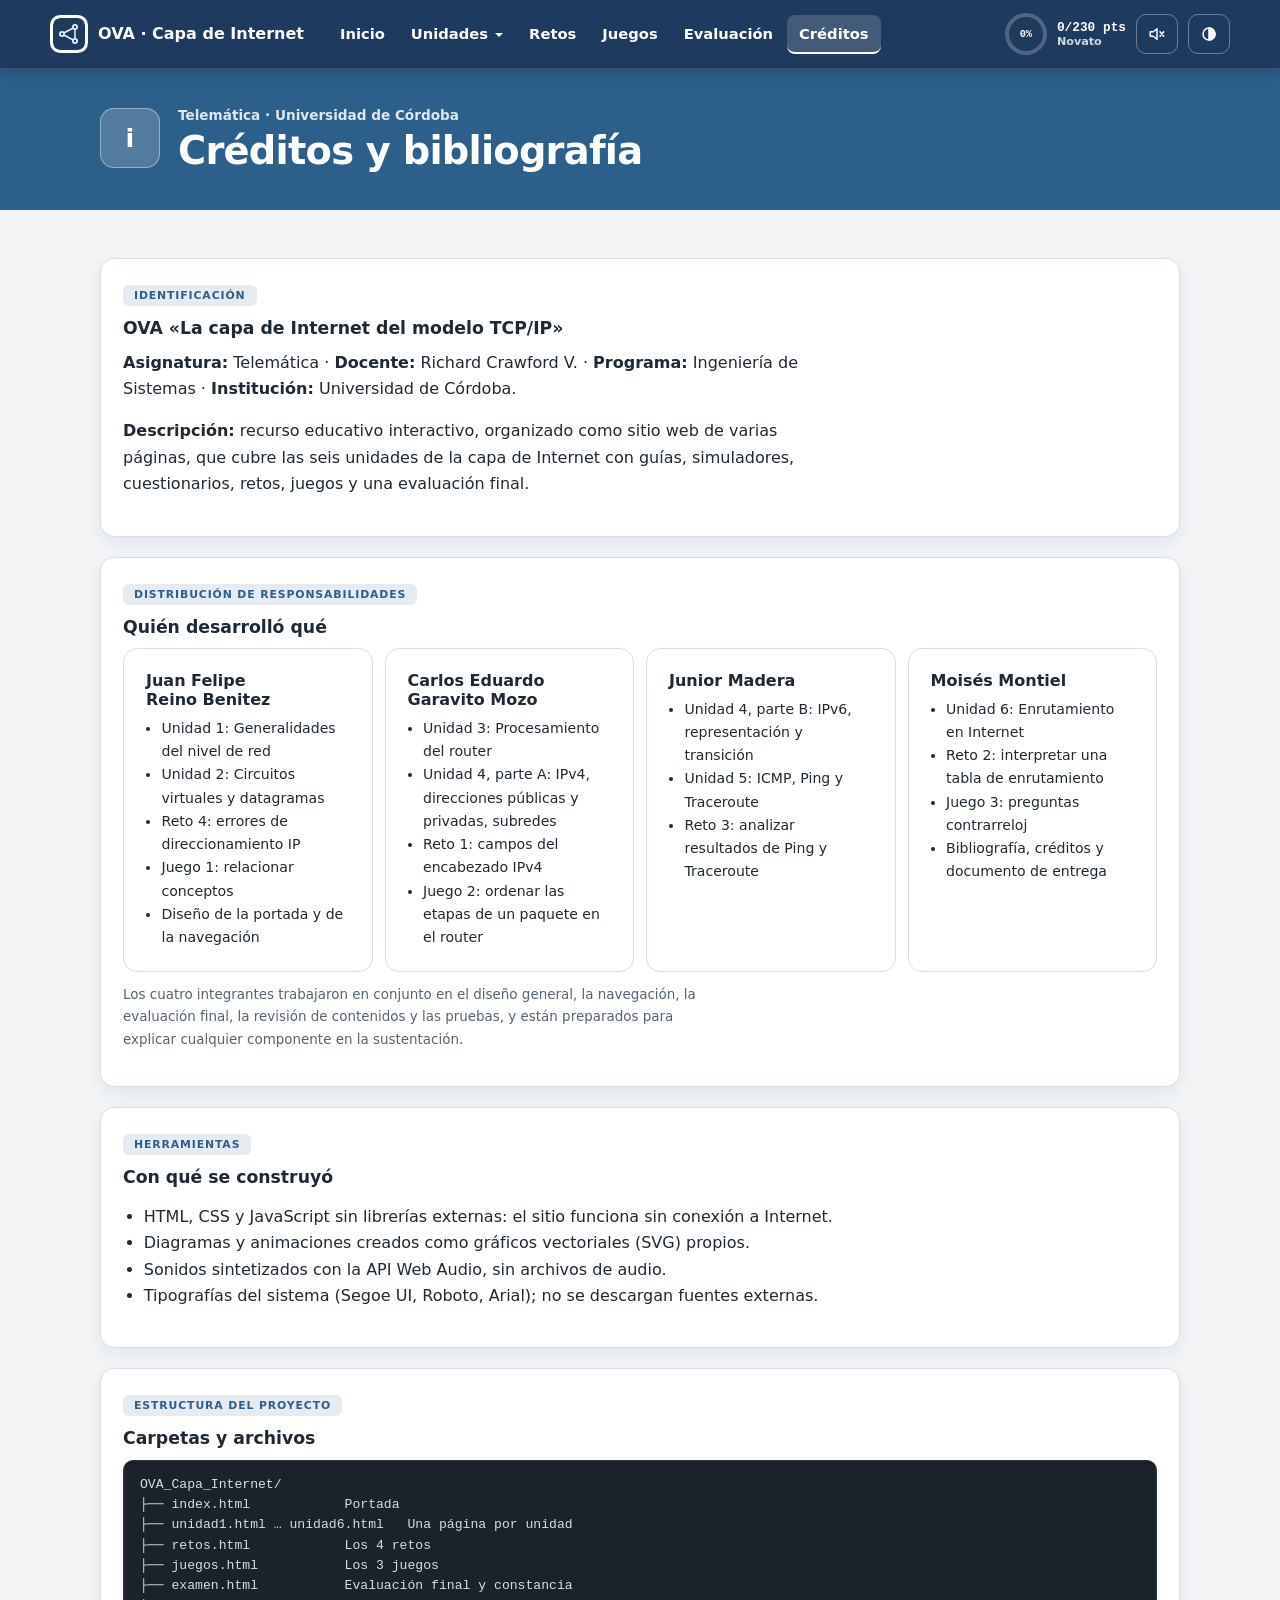
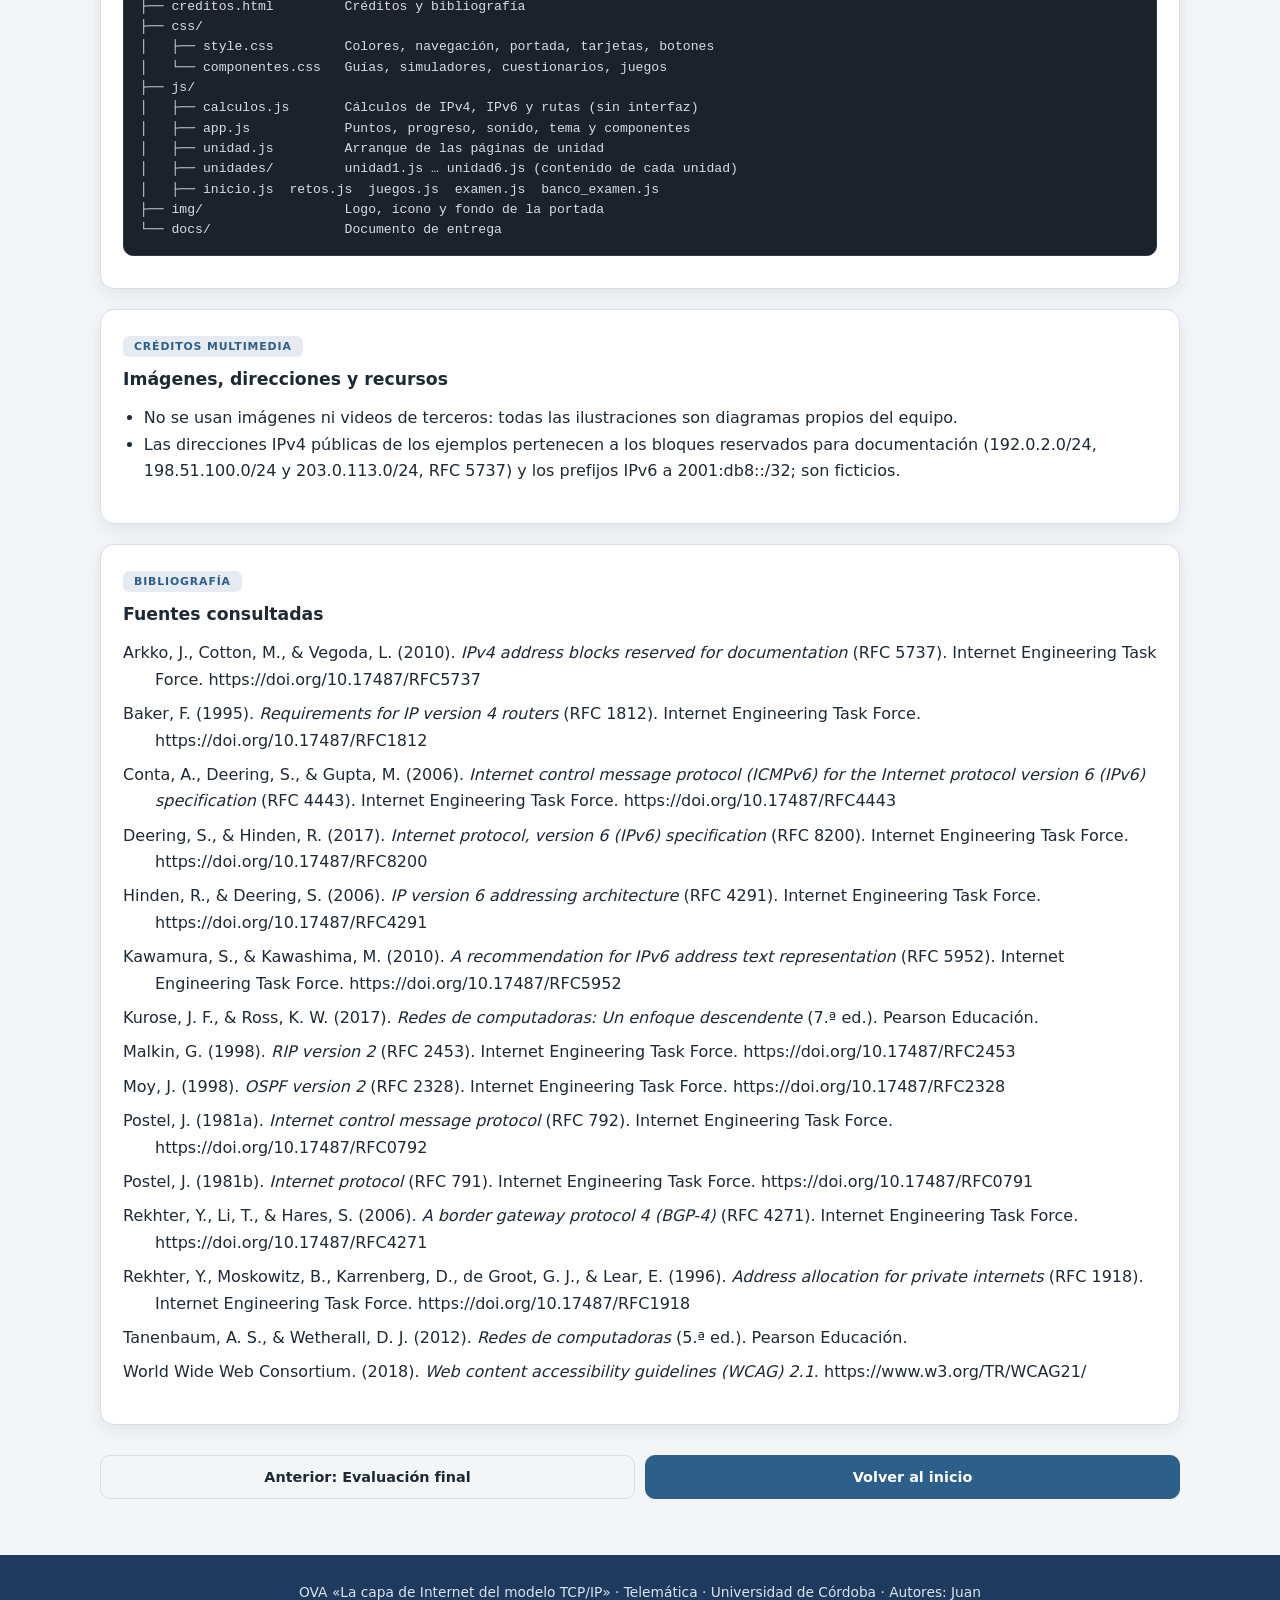
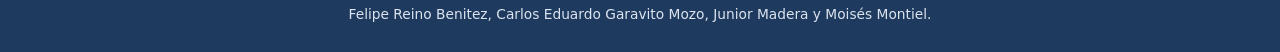
==== creditos.html @ caad319a "Subir proyecto OVA Capa Internet" ====
<!DOCTYPE html>
<html lang="es">

<head>
    <meta charset="UTF-8">
    <meta name="viewport" content="width=device-width, initial-scale=1.0">
    <meta name="description"
        content="OVA de Telemática sobre la capa de Internet del modelo TCP/IP: guías, simuladores, retos, juegos y evaluación final.">
    <title>Créditos y bibliografía | OVA Capa de Internet</title>
    <link rel="icon" type="image/svg+xml" href="img/favicon.svg">
    <link rel="stylesheet" href="css/style.css">
    <link rel="stylesheet" href="css/componentes.css">
    <script>(function () { try { var t = localStorage.getItem('ova_tema'); if (!t) t = matchMedia('(prefers-color-scheme: dark)').matches ? 'dark' : 'light'; document.documentElement.dataset.theme = t } catch (e) { } })();</script>
</head>

<body style="--mc:var(--m1)">

    <header class="barra">
        <nav class="navbar" aria-label="Navegación principal">
            <a class="brand" href="index.html"><img src="img/logo.svg" alt="" width="38" height="38"><span>OVA · Capa de
                    Internet</span></a>
            <button class="nav-toggle" type="button" aria-expanded="false" aria-controls="menu"
                aria-label="Abrir menú"><svg viewBox="0 0 24 24" fill="none" stroke="currentColor" stroke-width="2"
                    stroke-linecap="round" aria-hidden="true">
                    <path d="M4 7h16M4 12h16M4 17h16" />
                </svg></button>
            <div class="menu" id="menu">
                <ul class="nav-links">
                    <li><a href="index.html">Inicio</a></li>
                    <li class="drop"><button class="drop-btn" type="button" aria-expanded="false"
                            aria-haspopup="true">Unidades</button>
                        <ul class="drop-menu">
                            <li><a href="unidad1.html" data-prog="u1" style="--mc:var(--m1)"><span class="n"
                                        style="--c:var(--m1)">1</span>Generalidades del nivel de red</a></li>
                            <li><a href="unidad2.html" data-prog="u2" style="--mc:var(--m2)"><span class="n"
                                        style="--c:var(--m2)">2</span>Redes de circuitos virtuales y datagramas</a></li>
                            <li><a href="unidad3.html" data-prog="u3" style="--mc:var(--m3)"><span class="n"
                                        style="--c:var(--m3)">3</span>Principios de procesamiento del router</a></li>
                            <li><a href="unidad4.html" data-prog="u4" style="--mc:var(--m4)"><span class="n"
                                        style="--c:var(--m4)">4</span>Protocolos de Internet: IPv4 e IPv6</a></li>
                            <li><a href="unidad5.html" data-prog="u5" style="--mc:var(--m5)"><span class="n"
                                        style="--c:var(--m5)">5</span>Protocolo de mensajes de control de Internet:
                                    ICMP</a></li>
                            <li><a href="unidad6.html" data-prog="u6" style="--mc:var(--m6)"><span class="n"
                                        style="--c:var(--m6)">6</span>Enrutamiento en Internet</a></li>
                        </ul>
                    </li>
                    <li><a href="retos.html">Retos</a></li>
                    <li><a href="juegos.html">Juegos</a></li>
                    <li><a href="examen.html">Evaluación</a></li>
                    <li><a href="creditos.html" class="active" aria-current="page">Créditos</a></li>
                </ul>
                <div class="hud">
                    <div class="xp" id="xpRing" role="img" aria-label="Progreso total"><b id="xpNum">0%</b></div>
                    <div class="hudtxt"><b id="xpTxt">0/230 pts</b><small id="xpLvl">Novato</small></div>
                    <button class="btn alt icon" id="sndBtn" type="button" aria-pressed="false" aria-label="Sonido"
                        data-tip="Sonidos suaves al pulsar y acertar (apagado por defecto)"><svg class="on-ico"
                            viewBox="0 0 24 24" fill="none" stroke="currentColor" stroke-width="2"
                            stroke-linecap="round" stroke-linejoin="round" aria-hidden="true">
                            <path d="M3 9v6h4l5 4V5L7 9H3z" />
                            <path d="M16 8.5a5 5 0 010 7M18.8 5.7a9 9 0 010 12.6" />
                        </svg><svg class="off-ico" viewBox="0 0 24 24" fill="none" stroke="currentColor"
                            stroke-width="2" stroke-linecap="round" stroke-linejoin="round" aria-hidden="true">
                            <path d="M3 9v6h4l5 4V5L7 9H3z" />
                            <path d="M16 9l5 6M21 9l-5 6" />
                        </svg></button>
                    <button class="btn alt icon" id="themeBtn" type="button"
                        aria-label="Cambiar entre tema claro y oscuro" data-tip="Tema claro u oscuro"><svg
                            viewBox="0 0 24 24" fill="none" stroke="currentColor" stroke-width="2"
                            stroke-linecap="round" aria-hidden="true">
                            <circle cx="12" cy="12" r="8" />
                            <path d="M12 4a8 8 0 010 16z" fill="currentColor" />
                        </svg></button>
                </div>
            </div>
        </nav>
    </header>

    <section class="encabezado-pagina">
        <div class="contenedor">
            <div class="modnum" aria-hidden="true">i</div>
            <div>
                <p class="owner">Telemática · Universidad de Córdoba</p>
                <h1>Créditos y bibliografía</h1>
            </div>
        </div>
    </section>
    <main>
        <div class="card"><span class="tag">Identificación</span>
            <h3 style="margin-top:0">OVA «La capa de Internet del modelo TCP/IP»</h3>
            <p><b>Asignatura:</b> Telemática · <b>Docente:</b> Richard Crawford V. · <b>Programa:</b> Ingeniería de
                Sistemas · <b>Institución:</b> Universidad de Córdoba.</p>
            <p><b>Descripción:</b> recurso educativo interactivo, organizado como sitio web de varias páginas, que cubre
                las seis unidades de la capa de Internet con guías, simuladores, cuestionarios, retos, juegos y una
                evaluación final.</p>
        </div>
        <div class="card"><span class="tag">Distribución de responsabilidades</span>
            <h3 style="margin-top:0">Quién desarrolló qué</h3>
            <div class="team">
                <div class="card">
                    <h3>Juan Felipe Reino Benitez</h3>
                    <ul>
                        <li>Unidad 1: Generalidades del nivel de red</li>
                        <li>Unidad 2: Circuitos virtuales y datagramas</li>
                        <li>Reto 4: errores de direccionamiento IP</li>
                        <li>Juego 1: relacionar conceptos</li>
                        <li>Diseño de la portada y de la navegación</li>
                    </ul>
                </div>
                <div class="card">
                    <h3>Carlos Eduardo Garavito Mozo</h3>
                    <ul>
                        <li>Unidad 3: Procesamiento del router</li>
                        <li>Unidad 4, parte A: IPv4, direcciones públicas y privadas, subredes</li>
                        <li>Reto 1: campos del encabezado IPv4</li>
                        <li>Juego 2: ordenar las etapas de un paquete en el router</li>
                    </ul>
                </div>
                <div class="card">
                    <h3>Junior Madera</h3>
                    <ul>
                        <li>Unidad 4, parte B: IPv6, representación y transición</li>
                        <li>Unidad 5: ICMP, Ping y Traceroute</li>
                        <li>Reto 3: analizar resultados de Ping y Traceroute</li>
                    </ul>
                </div>
                <div class="card">
                    <h3>Moisés Montiel</h3>
                    <ul>
                        <li>Unidad 6: Enrutamiento en Internet</li>
                        <li>Reto 2: interpretar una tabla de enrutamiento</li>
                        <li>Juego 3: preguntas contrarreloj</li>
                        <li>Bibliografía, créditos y documento de entrega</li>
                    </ul>
                </div>
            </div>
            <p class="hint" style="margin-top:12px">Los cuatro integrantes trabajaron en conjunto en el diseño general,
                la navegación, la evaluación final, la revisión de contenidos y las pruebas, y están preparados para
                explicar cualquier componente en la sustentación.</p>
        </div>
        <div class="card"><span class="tag">Herramientas</span>
            <h3 style="margin-top:0">Con qué se construyó</h3>
            <ul>
                <li>HTML, CSS y JavaScript sin librerías externas: el sitio funciona sin conexión a Internet.</li>
                <li>Diagramas y animaciones creados como gráficos vectoriales (SVG) propios.</li>
                <li>Sonidos sintetizados con la API Web Audio, sin archivos de audio.</li>
                <li>Tipografías del sistema (Segoe UI, Roboto, Arial); no se descargan fuentes externas.</li>
            </ul>
        </div>
        <div class="card"><span class="tag">Estructura del proyecto</span>
            <h3 style="margin-top:0">Carpetas y archivos</h3>
            <pre class="cli" style="min-height:0">OVA_Capa_Internet/
├── index.html            Portada
├── unidad1.html … unidad6.html   Una página por unidad
├── retos.html            Los 4 retos
├── juegos.html           Los 3 juegos
├── examen.html           Evaluación final y constancia
├── creditos.html         Créditos y bibliografía
├── css/
│   ├── style.css         Colores, navegación, portada, tarjetas, botones
│   └── componentes.css   Guías, simuladores, cuestionarios, juegos
├── js/
│   ├── calculos.js       Cálculos de IPv4, IPv6 y rutas (sin interfaz)
│   ├── app.js            Puntos, progreso, sonido, tema y componentes
│   ├── unidad.js         Arranque de las páginas de unidad
│   ├── unidades/         unidad1.js … unidad6.js (contenido de cada unidad)
│   ├── inicio.js  retos.js  juegos.js  examen.js  banco_examen.js
├── img/                  Logo, ícono y fondo de la portada
└── docs/                 Documento de entrega</pre>
        </div>
        <div class="card"><span class="tag">Créditos multimedia</span>
            <h3 style="margin-top:0">Imágenes, direcciones y recursos</h3>
            <ul>
                <li>No se usan imágenes ni videos de terceros: todas las ilustraciones son diagramas propios del equipo.
                </li>
                <li>Las direcciones IPv4 públicas de los ejemplos pertenecen a los bloques reservados para documentación
                    (192.0.2.0/24, 198.51.100.0/24 y 203.0.113.0/24, RFC 5737) y los prefijos IPv6 a 2001:db8::/32; son
                    ficticios.</li>
            </ul>
        </div>
        <div class="card"><span class="tag">Bibliografía</span>
            <h3 style="margin-top:0">Fuentes consultadas</h3>
            <ul class="refs" style="list-style:none;padding-left:0">
                <li style="padding-left:2em;text-indent:-2em">Arkko, J., Cotton, M., & Vegoda, L. (2010). <i>IPv4
                        address blocks reserved for documentation</i> (RFC 5737). Internet Engineering Task Force.
                    https://doi.org/10.17487/RFC5737</li>
                <li style="padding-left:2em;text-indent:-2em">Baker, F. (1995). <i>Requirements for IP version 4
                        routers</i> (RFC 1812). Internet Engineering Task Force. https://doi.org/10.17487/RFC1812</li>
                <li style="padding-left:2em;text-indent:-2em">Conta, A., Deering, S., & Gupta, M. (2006). <i>Internet
                        control message protocol (ICMPv6) for the Internet protocol version 6 (IPv6) specification</i>
                    (RFC 4443). Internet Engineering Task Force. https://doi.org/10.17487/RFC4443</li>
                <li style="padding-left:2em;text-indent:-2em">Deering, S., & Hinden, R. (2017). <i>Internet protocol,
                        version 6 (IPv6) specification</i> (RFC 8200). Internet Engineering Task Force.
                    https://doi.org/10.17487/RFC8200</li>
                <li style="padding-left:2em;text-indent:-2em">Hinden, R., & Deering, S. (2006). <i>IP version 6
                        addressing architecture</i> (RFC 4291). Internet Engineering Task Force.
                    https://doi.org/10.17487/RFC4291</li>
                <li style="padding-left:2em;text-indent:-2em">Kawamura, S., & Kawashima, M. (2010). <i>A recommendation
                        for IPv6 address text representation</i> (RFC 5952). Internet Engineering Task Force.
                    https://doi.org/10.17487/RFC5952</li>
                <li style="padding-left:2em;text-indent:-2em">Kurose, J. F., & Ross, K. W. (2017). <i>Redes de
                        computadoras: Un enfoque descendente</i> (7.ª ed.). Pearson Educación.</li>
                <li style="padding-left:2em;text-indent:-2em">Malkin, G. (1998). <i>RIP version 2</i> (RFC 2453).
                    Internet Engineering Task Force. https://doi.org/10.17487/RFC2453</li>
                <li style="padding-left:2em;text-indent:-2em">Moy, J. (1998). <i>OSPF version 2</i> (RFC 2328). Internet
                    Engineering Task Force. https://doi.org/10.17487/RFC2328</li>
                <li style="padding-left:2em;text-indent:-2em">Postel, J. (1981a). <i>Internet control message
                        protocol</i> (RFC 792). Internet Engineering Task Force. https://doi.org/10.17487/RFC0792</li>
                <li style="padding-left:2em;text-indent:-2em">Postel, J. (1981b). <i>Internet protocol</i> (RFC 791).
                    Internet Engineering Task Force. https://doi.org/10.17487/RFC0791</li>
                <li style="padding-left:2em;text-indent:-2em">Rekhter, Y., Li, T., & Hares, S. (2006). <i>A border
                        gateway protocol 4 (BGP-4)</i> (RFC 4271). Internet Engineering Task Force.
                    https://doi.org/10.17487/RFC4271</li>
                <li style="padding-left:2em;text-indent:-2em">Rekhter, Y., Moskowitz, B., Karrenberg, D., de Groot, G.
                    J., & Lear, E. (1996). <i>Address allocation for private internets</i> (RFC 1918). Internet
                    Engineering Task Force. https://doi.org/10.17487/RFC1918</li>
                <li style="padding-left:2em;text-indent:-2em">Tanenbaum, A. S., & Wetherall, D. J. (2012). <i>Redes de
                        computadoras</i> (5.ª ed.). Pearson Educación.</li>
                <li style="padding-left:2em;text-indent:-2em">World Wide Web Consortium. (2018). <i>Web content
                        accessibility guidelines (WCAG) 2.1</i>. https://www.w3.org/TR/WCAG21/</li>
            </ul>
        </div>
        <div class="pager"><a class="btn alt" href="examen.html">Anterior: Evaluación final</a><a class="btn"
                href="index.html">Volver al inicio</a></div>
    </main>

    <footer class="pie-pagina">
        <p>OVA «La capa de Internet del modelo TCP/IP» · Telemática · Universidad de Córdoba · Autores: Juan Felipe
            Reino Benitez, Carlos Eduardo Garavito Mozo, Junior Madera y Moisés Montiel.</p>
    </footer>
    <div class="toast" id="toast" role="status" aria-live="polite"></div>
    <canvas id="fx" aria-hidden="true"></canvas>
    <div class="tip" id="tip" role="tooltip"></div>

    <script src="js/app.js"></script>
    <script src="js/creditos.js"></script>
</body>

</html>
---- css/style.css ----
/* =====================================================================
   OVA · La capa de Internet del modelo TCP/IP
   css/style.css  →  base del sitio: variables de color, tipografía, barra
   de navegación, portada, encabezados de página, tarjetas, botones, pie.
   Los estilos de los simuladores, cuestionarios y juegos están en
   css/componentes.css
   ===================================================================== */

/* ---------- paleta (colores sobrios, sin tonos brillantes) ---------- */
:root {
    --brand: #1f3a5f;
    /* azul marino de la barra y la portada */
    --brand-2: #2b4c7e;
    --claro: #e8eef5;

    --m1: #2c5f8a;
    /* Unidad 1 · azul acero */
    --m2: #2a7a78;
    /* Unidad 2 · verde azulado */
    --m3: #5f7d3a;
    /* Unidad 3 · verde oliva */
    --m4: #9a5b13;
    /* Unidad 4 · ocre */
    --m5: #a8472f;
    /* Unidad 5 · terracota */
    --m6: #6b4a7a;
    /* Unidad 6 · ciruela */

    --bg: #f3f5f7;
    --text: #1f2933;
    --muted: #566371;
    --line: #d8dee5;
    --card: #ffffff;
    --card-solid: #ffffff;
    --field: #ffffff;
    --shadow: 0 6px 18px rgba(31, 58, 95, .08);
    --on: #ffffff;
    /* texto sobre un color de acento */
    --ok: #2f7d4f;
    --bad: #b03a2e;
    --net: #2c5f8a;
    --host: #9a5b13;

    --sans: "Segoe UI", system-ui, -apple-system, Roboto, "Helvetica Neue", Arial, sans-serif;
    --mono: ui-monospace, SFMono-Regular, Menlo, Consolas, "Liberation Mono", monospace;

    /* alias usados por los componentes */
    --ink: var(--text);
    --edge: var(--line);
    --panel: var(--card-solid);
    --soft: color-mix(in srgb, var(--text) 5%, transparent);
    --off: color-mix(in srgb, var(--text) 9%, transparent);
    color-scheme: light;
}

:root[data-theme="dark"] {
    --brand: #16263d;
    --brand-2: #1f3a5f;
    --claro: #26303c;
    --m1: #7fa8cf;
    --m2: #72b2ae;
    --m3: #9dba76;
    --m4: #d3a463;
    --m5: #d98a73;
    --m6: #b898c7;
    --bg: #14181d;
    --text: #e4e8ec;
    --muted: #9aa5b1;
    --line: #2d3641;
    --card: #1c2229;
    --card-solid: #1c2229;
    --field: #161b21;
    --shadow: 0 6px 18px rgba(0, 0, 0, .4);
    --on: #14181d;
    --ok: #7cc79a;
    --bad: #e08b80;
    --net: #7fa8cf;
    --host: #d3a463;
    color-scheme: dark;
}

/* ---------- base ---------- */
*,
*::before,
*::after {
    box-sizing: border-box;
}

html {
    -webkit-text-size-adjust: 100%;
    text-size-adjust: 100%;
    scroll-behavior: smooth;
    scroll-padding-top: 84px;
}

html,
body {
    margin: 0;
}

body {
    font: 400 16px/1.65 var(--sans);
    background: var(--bg);
    color: var(--text);
    padding-top: 68px;
    /* alto de la barra fija */
    overflow-x: hidden;
    -webkit-tap-highlight-color: transparent;
}

img {
    max-width: 100%;
}

h1,
h2,
h3 {
    line-height: 1.2;
    margin: 0 0 .6em;
    overflow-wrap: anywhere;
    text-wrap: balance;
}

h1 {
    font-size: clamp(2rem, 5.6vw, 3.1rem);
    font-weight: 800;
    letter-spacing: -.02em;
}

h2 {
    font-size: clamp(1.45rem, 4vw, 2rem);
    font-weight: 800;
    letter-spacing: -.015em;
}

h3 {
    font-size: 1.08rem;
    font-weight: 700;
    margin-top: 1.4em;
}

p {
    margin: 0 0 1em;
    max-width: 70ch;
}

a {
    color: var(--m1);
}

ol,
ul {
    padding-left: 1.3em;
}

.mono,
code {
    font-family: var(--mono);
}

.sr {
    position: absolute;
    width: 1px;
    height: 1px;
    overflow: hidden;
    clip: rect(0 0 0 0);
    white-space: nowrap;
}

:focus-visible {
    outline: 3px solid color-mix(in srgb, var(--mc, var(--m1)) 75%, #fff);
    outline-offset: 2px;
}

[tabindex="-1"]:focus {
    outline: none;
}

.contenedor {
    width: min(1080px, 100% - 32px);
    margin-inline: auto;
}

/* ---------- barra de navegación (fija, como en el proyecto de referencia) ---------- */
.barra {
    position: fixed;
    inset: 0 0 auto 0;
    z-index: 50;
    background: var(--brand);
    color: #fff;
    border-bottom: 1px solid rgba(255, 255, 255, .12);
    box-shadow: 0 3px 14px rgba(0, 0, 0, .18);
}

.navbar {
    width: min(1180px, 100% - 24px);
    margin-inline: auto;
    min-height: 68px;
    display: flex;
    align-items: center;
    gap: 12px;
    position: relative;
}

.brand {
    display: flex;
    align-items: center;
    gap: 10px;
    color: #fff;
    text-decoration: none;
    font-weight: 700;
    white-space: nowrap;
}

.brand img {
    width: 38px;
    height: 38px;
    border-radius: 10px;
    background: #fff;
    padding: 3px;
}

.nav-toggle {
    display: none;
    margin-left: auto;
    width: 44px;
    height: 44px;
    border-radius: 10px;
    cursor: pointer;
    border: 1px solid rgba(255, 255, 255, .35);
    background: transparent;
    color: #fff;
}

.nav-toggle svg {
    width: 24px;
    height: 24px;
}

.menu {
    display: flex;
    align-items: center;
    flex: 1;
    gap: 14px;
}

.nav-links {
    list-style: none;
    display: flex;
    align-items: center;
    gap: 2px;
    margin: 0 auto 0 12px;
    padding: 0;
}

.nav-links>li {
    position: relative;
}

.nav-links a,
.drop-btn {
    display: block;
    color: #fff;
    text-decoration: none;
    background: none;
    border: 0;
    cursor: pointer;
    font: 600 .92rem var(--sans);
    padding: 10px 12px;
    border-radius: 8px;
    border-bottom: 2px solid transparent;
}

.nav-links a:hover,
.drop-btn:hover {
    background: rgba(255, 255, 255, .12);
}

.nav-links a.active,
.drop-btn.active {
    background: rgba(255, 255, 255, .16);
    border-bottom-color: #fff;
}

.drop-btn::after {
    content: "";
    display: inline-block;
    margin-left: 7px;
    border: 4px solid transparent;
    border-top-color: currentColor;
    vertical-align: -2px;
}

.drop-menu {
    display: none;
    position: absolute;
    top: 100%;
    left: 0;
    min-width: 300px;
    margin: 6px 0 0;
    padding: 6px;
    list-style: none;
    background: var(--card-solid);
    color: var(--text);
    border: 1px solid var(--line);
    border-radius: 12px;
    box-shadow: 0 14px 30px rgba(0, 0, 0, .22);
}

.drop.open .drop-menu {
    display: block;
}

.drop-menu a {
    color: var(--text);
    font-weight: 500;
    display: flex;
    align-items: center;
    gap: 10px;
    border-bottom: 0;
    padding: 9px 10px;
}

.drop-menu a:hover {
    background: var(--soft);
}

.drop-menu a.active {
    background: color-mix(in srgb, var(--mc, var(--m1)) 14%, transparent);
    font-weight: 700;
}

.drop-menu .n {
    flex: none;
    width: 26px;
    height: 26px;
    border-radius: 8px;
    display: grid;
    place-items: center;
    background: var(--c);
    color: var(--on);
    font: 800 .8rem var(--sans);
}

.drop-menu [data-prog].hecho::after {
    content: "✓";
    margin-left: auto;
    color: var(--ok);
    font-weight: 800;
}

.hud {
    display: flex;
    align-items: center;
    gap: 10px;
}

.xp {
    --p: 0;
    position: relative;
    width: 42px;
    height: 42px;
    border-radius: 50%;
    flex: none;
    display: grid;
    place-items: center;
    background: conic-gradient(#9bc4a8 calc(var(--p) * 1%), rgba(255, 255, 255, .22) 0);
}

.xp::before {
    content: "";
    position: absolute;
    inset: 4px;
    border-radius: 50%;
    background: var(--brand);
}

.xp b {
    position: relative;
    font: 700 .64rem var(--mono);
    color: #fff;
}

.xp.bump {
    animation: bump .6s ease-out;
}

@keyframes bump {
    35% {
        transform: scale(1.18);
    }
}

.hudtxt {
    display: flex;
    flex-direction: column;
    line-height: 1.2;
    color: #fff;
}

.hudtxt b {
    font: 700 .8rem var(--mono);
}

.hudtxt small {
    font-size: .7rem;
    opacity: .8;
    font-weight: 600;
}

.hud .btn.alt {
    background: transparent;
    color: #fff;
    border-color: rgba(255, 255, 255, .35);
    min-height: 40px;
    padding: 0 11px;
}

.hud .btn.alt:hover {
    background: rgba(255, 255, 255, .12);
    border-color: #fff;
}

.btn.icon svg {
    width: 18px;
    height: 18px;
    flex: none;
}

.btn.icon[aria-pressed="false"] .on-ico {
    display: none;
}

.btn.icon[aria-pressed="true"] .off-ico {
    display: none;
}

.btn.icon[aria-pressed="true"] {
    background: rgba(255, 255, 255, .18);
    border-color: #fff;
}

@media (max-width: 1080px) {
    .hudtxt {
        display: none;
    }
}

@media (max-width: 940px) {
    .nav-toggle {
        display: grid;
        place-items: center;
    }

    .menu {
        display: none;
        position: absolute;
        top: 100%;
        left: -12px;
        right: -12px;
        flex-direction: column;
        align-items: stretch;
        padding: 10px 14px 16px;
        background: var(--brand);
        border-top: 1px solid rgba(255, 255, 255, .12);
        max-height: calc(100vh - 70px);
        overflow-y: auto;
    }

    .menu.open {
        display: flex;
    }

    .nav-links {
        flex-direction: column;
        align-items: stretch;
        margin: 0;
    }

    .drop-menu {
        position: static;
        box-shadow: none;
        margin: 4px 0 8px;
        min-width: 0;
    }

    .hud {
        justify-content: space-between;
        padding-top: 8px;
        border-top: 1px solid rgba(255, 255, 255, .15);
    }

    .hudtxt {
        display: flex;
    }
}

/* ---------- portada ---------- */
.portada {
    position: relative;
    color: #fff;
    padding: 70px 0 84px;
    overflow: hidden;
    background: linear-gradient(135deg, var(--brand) 0%, var(--brand-2) 100%);
}

.portada::before {
    content: "";
    position: absolute;
    inset: 0;
    background: url("../img/red-fondo.svg") center / cover no-repeat;
    opacity: .55;
    pointer-events: none;
}

.portada .contenedor {
    position: relative;
    display: grid;
    grid-template-columns: 1.1fr 1fr;
    gap: 34px;
    align-items: center;
}

.portada h1 {
    color: #fff;
}

.portada p {
    color: #e3eaf2;
    font-size: 1.05rem;
}

.etiqueta {
    display: inline-block;
    font: 700 .72rem var(--sans);
    letter-spacing: .1em;
    text-transform: uppercase;
    padding: 5px 12px;
    border-radius: 99px;
    margin-bottom: 14px;
    background: rgba(255, 255, 255, .14);
    border: 1px solid rgba(255, 255, 255, .3);
}

.heroCard p {
    color: var(--muted);
    font-size: .86rem;
}

.heroCard {
    --mc: var(--m1);
    padding: 20px;
    border-radius: 16px;
    background: var(--card-solid);
    color: var(--text);
    box-shadow: 0 16px 36px rgba(0, 0, 0, .25);
}

.hc-top {
    display: flex;
    justify-content: space-between;
    align-items: center;
    gap: 8px;
    margin-bottom: 12px;
    font-size: .8rem;
    color: var(--muted);
    font-weight: 600;
}

.hc-ip {
    font: 700 1.02rem var(--mono);
    color: var(--text);
}

.hc-foot {
    display: flex;
    align-items: center;
    gap: 10px;
    margin-top: 6px;
    flex-wrap: wrap;
}

.nw {
    display: block;
    width: 100%;
    height: auto;
    margin-top: 6px;
}

.nw .ln {
    stroke: var(--line);
    stroke-width: 2;
    stroke-dasharray: 4 5;
}

.nw .nd {
    fill: var(--card-solid);
    stroke: var(--line);
    stroke-width: 1.5;
}

.nw .tx {
    fill: var(--muted);
    font: 700 9px var(--mono);
    text-anchor: middle;
}

/* ---------- encabezado de las páginas interiores ---------- */
.encabezado-pagina {
    background: var(--mc, var(--brand));
    color: #fff;
    padding: 34px 0 36px;
}

.encabezado-pagina .contenedor {
    display: flex;
    align-items: center;
    gap: 18px;
}

.encabezado-pagina h1 {
    color: #fff;
    font-size: clamp(1.6rem, 4.6vw, 2.4rem);
    margin: 0;
}

.encabezado-pagina .owner {
    color: rgba(255, 255, 255, .85);
    margin: 0 0 4px;
    font: 600 .85rem var(--sans);
}

.encabezado-pagina .owner b {
    color: #fff;
}

.modnum {
    min-width: 60px;
    height: 60px;
    padding: 0 10px;
    border-radius: 14px;
    flex: none;
    display: grid;
    place-items: center;
    background: rgba(255, 255, 255, .18);
    border: 1px solid rgba(255, 255, 255, .4);
    color: #fff;
    font: 800 1.6rem var(--sans);
}

main {
    width: min(1080px, 100% - 32px);
    margin: 0 auto;
    padding: 28px 0 56px;
}

/* ---------- tarjetas, etiquetas, rejillas ---------- */
.card {
    position: relative;
    background: var(--card);
    border: 1px solid var(--line);
    border-radius: 14px;
    padding: 22px;
    margin: 20px 0;
    box-shadow: var(--shadow);
}

.card>h3:first-of-type {
    margin-top: 0;
}

.grid {
    display: grid;
    grid-template-columns: repeat(auto-fit, minmax(min(100%, 240px), 1fr));
    gap: 16px;
}

.grid .card {
    margin: 0;
}

a.card {
    text-decoration: none;
    color: inherit;
    display: block;
    transition: transform .2s, border-color .2s;
}

a.card:hover {
    transform: translateY(-3px);
    border-color: var(--mc, var(--m1));
}

.tag {
    display: inline-flex;
    align-items: center;
    font: 700 .68rem var(--sans);
    letter-spacing: .08em;
    text-transform: uppercase;
    color: var(--mc, var(--m1));
    padding: 4px 11px;
    border-radius: 6px;
    margin-bottom: 12px;
    background: color-mix(in srgb, var(--mc, var(--m1)) 12%, transparent);
}

.story {
    background: color-mix(in srgb, var(--mc, var(--m1)) 8%, var(--card-solid));
    border: 1px solid var(--line);
    border-left: 4px solid var(--mc, var(--m1));
    padding: 14px 18px;
    border-radius: 6px 12px 12px 6px;
    margin: 18px 0;
    max-width: 76ch;
}

.titulo-seccion {
    margin-top: 34px;
}

.pager {
    display: flex;
    justify-content: space-between;
    gap: 10px;
    margin-top: 30px;
    flex-wrap: wrap;
}

.pager .btn {
    flex: 1 1 180px;
}

dl.gl dt {
    font-weight: 800;
    margin-top: 16px;
    color: var(--m1);
}

dl.gl dd {
    margin: 2px 0 0;
    color: var(--muted);
    max-width: 68ch;
}

/* ---------- botones y campos ---------- */
.btn {
    --b: var(--mc, var(--m1));
    font: 700 .9rem var(--sans);
    color: var(--on);
    background: var(--b);
    border: 1px solid var(--b);
    border-radius: 10px;
    padding: 10px 18px;
    min-height: 44px;
    cursor: pointer;
    text-decoration: none;
    display: inline-flex;
    align-items: center;
    justify-content: center;
    touch-action: manipulation;
    transition: filter .15s, transform .1s, background .15s;
}

.btn:hover {
    filter: brightness(.92);
}

.btn:active {
    transform: scale(.97);
}

.btn:disabled {
    opacity: .5;
    cursor: default;
    filter: none;
    transform: none;
}

.btn.alt {
    background: transparent;
    color: var(--text);
    border: 1px solid var(--line);
}

.btn.alt:hover {
    border-color: var(--b);
    filter: none;
    background: var(--soft);
}

.btn.m5 {
    --b: var(--m5);
}

.btn.brand {
    --b: var(--brand);
}

.btn.claro {
    background: #fff;
    color: var(--brand);
    border-color: #fff;
}

.btn.borde {
    background: transparent;
    color: #fff;
    border-color: rgba(255, 255, 255, .6);
}

.btn.sel {
    background: var(--mc, var(--m1));
    color: var(--on);
}

.btn.sm {
    min-height: 36px;
    padding: 6px 12px;
    font-size: .8rem;
}

input[type=text],
input[type=number],
select {
    font: 500 16px var(--mono);
    padding: 10px 13px;
    min-height: 44px;
    border: 1px solid var(--line);
    border-radius: 10px;
    background: var(--field);
    color: var(--text);
    width: 100%;
    caret-color: var(--mc, var(--m1));
}

input:focus,
select:focus {
    outline: none;
    border-color: var(--mc, var(--m1));
    box-shadow: 0 0 0 3px color-mix(in srgb, var(--mc, var(--m1)) 22%, transparent);
}

label {
    display: block;
    font-size: .82rem;
    font-weight: 600;
    color: var(--muted);
    margin-bottom: 5px;
}

.row {
    display: flex;
    flex-wrap: wrap;
    gap: 12px;
    align-items: flex-end;
}

.row>div {
    flex: 1 1 130px;
    min-width: 0;
}

.row>.fit {
    flex: 0 0 auto;
}

input[type=range] {
    --pct: 50%;
    -webkit-appearance: none;
    appearance: none;
    width: 100%;
    height: 32px;
    background: transparent;
    cursor: pointer;
    margin: 0;
}

input[type=range]::-webkit-slider-runnable-track {
    height: 8px;
    border-radius: 99px;
    background: linear-gradient(90deg, var(--mc, var(--m1)) var(--pct), var(--line) var(--pct));
}

input[type=range]::-webkit-slider-thumb {
    -webkit-appearance: none;
    width: 26px;
    height: 26px;
    margin-top: -9px;
    border-radius: 50%;
    background: #fff;
    border: 4px solid var(--mc, var(--m1));
    box-shadow: 0 2px 6px rgba(0, 0, 0, .3);
}

input[type=range]::-moz-range-track {
    height: 8px;
    border-radius: 99px;
    background: var(--line);
}

input[type=range]::-moz-range-progress {
    height: 8px;
    border-radius: 99px;
    background: var(--mc, var(--m1));
}

input[type=range]::-moz-range-thumb {
    width: 18px;
    height: 18px;
    border-radius: 50%;
    background: #fff;
    border: 4px solid var(--mc, var(--m1));
}

/* ---------- avisos flotantes ---------- */
.tip {
    position: fixed;
    z-index: 70;
    left: 0;
    top: 0;
    pointer-events: none;
    max-width: 260px;
    padding: 7px 11px;
    border-radius: 8px;
    background: var(--text);
    color: var(--bg);
    font: 600 .78rem/1.4 var(--sans);
    opacity: 0;
    transition: opacity .12s;
}

.tip.show {
    opacity: 1;
}

.toast {
    position: fixed;
    left: 50%;
    bottom: calc(18px + env(safe-area-inset-bottom));
    transform: translate(-50%, 16px);
    background: var(--text);
    color: var(--bg);
    padding: 11px 18px;
    border-radius: 10px;
    font: 700 .86rem var(--sans);
    opacity: 0;
    pointer-events: none;
    transition: opacity .25s, transform .25s;
    z-index: 80;
    box-shadow: 0 10px 24px rgba(0, 0, 0, .3);
}

.toast.show {
    opacity: 1;
    transform: translate(-50%, 0);
}

#fx {
    position: fixed;
    inset: 0;
    width: 100%;
    height: 100%;
    pointer-events: none;
    z-index: 90;
}

/* ---------- pie de página ---------- */
.pie-pagina {
    background: var(--brand);
    color: #dbe4ee;
    text-align: center;
    padding: 26px 16px calc(26px + env(safe-area-inset-bottom));
    font-size: .86rem;
}

.pie-pagina p {
    margin: 0 auto;
    max-width: 80ch;
}

@media (max-width: 860px) {
    .portada .contenedor {
        grid-template-columns: 1fr;
    }

    .portada {
        padding: 50px 0 60px;
    }
}

@media (max-width: 600px) {
    .card {
        padding: 18px;
    }

    .encabezado-pagina .contenedor {
        gap: 12px;
    }

    .modnum {
        min-width: 50px;
        height: 50px;
        font-size: 1.3rem;
    }
}

@media (prefers-reduced-motion: reduce) {

    *,
    *::before,
    *::after {
        animation-duration: .01ms !important;
        animation-iteration-count: 1 !important;
        transition-duration: .01ms !important;
        scroll-behavior: auto !important;
    }
}
---- css/componentes.css ----
/* =====================================================================
   css/componentes.css  →  piezas interactivas del OVA: guía por lecciones,
   figuras, tarjetas de concepto, cuestionarios, simuladores, terminal,
   tablas, retos, juegos y constancia.
   ===================================================================== */

.owner {
    display: inline-flex;
    align-items: center;
    gap: 8px;
    font: 600 .8rem var(--sans);
    color: var(--muted);
    margin: 0 0 6px;
}

.owner b {
    color: var(--text);
}

.sub {
    font: 800 .72rem var(--sans);
    letter-spacing: .1em;
    text-transform: uppercase;
    color: var(--mc, var(--m1));
    margin: 22px 0 4px;
}

.hint {
    font-size: .84rem;
    color: var(--muted);
}

kbd {
    font: 600 .8em var(--mono);
    background: var(--soft);
    border: 1px solid var(--line);
    border-radius: 6px;
    padding: 1px 6px;
}

.ok {
    color: var(--ok);
    font-weight: 700;
}

.bad {
    color: var(--bad);
    font-weight: 700;
}

.big {
    font: 800 2.2rem var(--mono);
    color: var(--mc, var(--m1));
}

.eq {
    font: 500 .92rem var(--mono);
    overflow-x: auto;
    white-space: nowrap;
    padding: 8px 0;
}

/* ---------- guía por lecciones ---------- */
.lnav {
    display: flex;
    gap: 6px;
    flex-wrap: wrap;
    margin: 2px 0 14px;
}

.lnav button {
    position: relative;
    min-width: 42px;
    height: 38px;
    padding: 0 12px;
    border-radius: 8px;
    border: 1px solid var(--line);
    background: var(--soft);
    color: var(--muted);
    font: 700 .85rem var(--sans);
    cursor: pointer;
    transition: background .2s, color .2s, border-color .2s;
}

.lnav button:hover {
    color: var(--text);
    border-color: var(--mc, var(--m1));
}

.lnav button[aria-current="true"] {
    background: var(--mc, var(--m1));
    color: var(--on);
    border-color: var(--mc, var(--m1));
}

.lnav button.vis::after {
    content: "";
    position: absolute;
    right: 4px;
    top: 4px;
    width: 7px;
    height: 7px;
    border-radius: 50%;
    background: var(--ok);
}

.lnav button.vis[aria-current="true"]::after {
    background: var(--on);
}

.lbody h3 {
    margin-top: 0;
    font-size: 1.2rem;
}

.lbody ul,
.lbody ol {
    max-width: 68ch;
}

.lbody li {
    margin: .25em 0;
}

.lpart {
    font: 800 .7rem var(--sans);
    letter-spacing: .1em;
    text-transform: uppercase;
    color: var(--mc, var(--m1));
    margin-bottom: 4px;
}

.lctl {
    display: flex;
    justify-content: space-between;
    gap: 10px;
    margin-top: 14px;
    flex-wrap: wrap;
    align-items: center;
}

.lctl .meter,
.meter {
    font-size: .8rem;
    color: var(--muted);
    margin: 8px 0 0;
}

.lctl .meter {
    margin: 0;
}

.term {
    border-bottom: 2px dotted var(--mc, var(--m1));
    cursor: help;
    font-weight: 600;
}

details.more {
    margin: 12px 0;
    border: 1px solid var(--line);
    border-radius: 10px;
    background: var(--soft);
    padding: 2px 14px;
    max-width: 72ch;
}

details.more summary {
    cursor: pointer;
    font-weight: 700;
    padding: 10px 0;
    color: var(--mc, var(--m1));
}

details.more[open] {
    padding-bottom: 6px;
}

/* ---------- tablas ---------- */
.tbl {
    width: 100%;
    border-collapse: collapse;
    font-size: .88rem;
    display: block;
    overflow-x: auto;
    -webkit-overflow-scrolling: touch;
}

.tbl th,
.tbl td {
    padding: 10px 12px;
    border-bottom: 1px solid var(--line);
    text-align: left;
    white-space: nowrap;
}

.tbl th {
    font-size: .7rem;
    font-weight: 700;
    color: var(--muted);
    text-transform: uppercase;
    letter-spacing: .06em;
}

.tbl td.m {
    font-family: var(--mono);
}

.tbl tbody tr:hover,
.tbl tr.hl {
    background: color-mix(in srgb, var(--mc, var(--m1)) 10%, transparent);
}

.cmp td,
.cmp th {
    vertical-align: top;
}

.tblwrap {
    overflow-x: auto;
    -webkit-overflow-scrolling: touch;
    margin: 10px 0;
}

.tblwrap .tbl {
    margin: 0;
    min-width: 520px;
}

.rtbl td select {
    min-width: 150px;
}

/* ---------- figuras SVG ---------- */
.fig {
    background: var(--soft);
    border: 1px solid var(--line);
    border-radius: 12px;
    padding: 10px;
    margin: 12px 0;
    overflow-x: auto;
}

figure.fig {
    margin: 12px 0;
}

.fig svg {
    display: block;
    width: 100%;
    height: auto;
    min-width: 340px;
    max-width: 100%;
}

.fig figcaption {
    font-size: .8rem;
    color: var(--muted);
    padding: 6px 6px 0;
}

.fig text {
    fill: var(--text);
    font: 600 12px var(--sans);
}

.fig text.m {
    font-family: var(--mono);
    font-weight: 500;
    font-size: 11px;
}

.fig text.s {
    font-size: 10.5px;
    fill: var(--muted);
}

.fig .box {
    fill: var(--card-solid);
    stroke: var(--line);
    stroke-width: 1.4;
}

.fig .hl {
    fill: color-mix(in srgb, var(--mc, var(--m1)) 18%, var(--card-solid));
    stroke: var(--mc, var(--m1));
    stroke-width: 1.8;
}

.fig .lk {
    stroke: var(--muted);
    stroke-width: 2;
    fill: none;
    opacity: .7;
}

.fig .lk.on {
    stroke: var(--mc, var(--m1));
    opacity: 1;
    stroke-width: 3.2;
}

.fig .lk.bad {
    stroke: var(--bad);
    stroke-dasharray: 5 4;
    opacity: 1;
}

.fig .pkt {
    fill: var(--m5);
    stroke: var(--card-solid);
    stroke-width: 2;
}

.fig .arrow {
    fill: var(--muted);
}

.fig g.pick {
    cursor: pointer;
}

.fig g.pick:hover .box,
.fig g.pick:focus-visible .box {
    stroke: var(--mc, var(--m1));
    stroke-width: 2.4;
}

.fig g.pick.sel .box {
    fill: color-mix(in srgb, var(--mc, var(--m1)) 20%, var(--card-solid));
    stroke: var(--mc, var(--m1));
    stroke-width: 2.4;
}

.fig g.pick:focus-visible {
    outline: none;
}

/* ---------- tarjetas de concepto ---------- */
.cc-grid {
    display: grid;
    grid-template-columns: repeat(auto-fit, minmax(min(100%, 200px), 1fr));
    gap: 10px;
}

.cc {
    appearance: none;
    text-align: left;
    border: 1px solid var(--line);
    border-radius: 10px;
    background: var(--soft);
    color: var(--text);
    padding: 14px 14px 12px;
    min-height: 84px;
    cursor: pointer;
    font: inherit;
    display: flex;
    flex-direction: column;
    gap: 6px;
    transition: border-color .2s, background .2s;
}

.cc:hover {
    border-color: var(--mc, var(--m1));
}

.cc b {
    font: 700 .95rem var(--sans);
    color: var(--mc, var(--m1));
}

.cc span {
    font-size: .86rem;
    color: var(--muted);
    display: none;
}

.cc::after {
    content: "Toca para ver";
    font-size: .72rem;
    color: var(--muted);
    opacity: .85;
}

.cc[aria-expanded="true"] {
    background: color-mix(in srgb, var(--mc, var(--m1)) 9%, var(--card-solid));
    border-color: var(--mc, var(--m1));
}

.cc[aria-expanded="true"] span {
    display: block;
    color: var(--text);
}

.cc[aria-expanded="true"]::after {
    display: none;
}

/* ---------- cuestionarios ---------- */
.qz .qq {
    border: 1px solid var(--line);
    border-radius: 12px;
    padding: 14px 16px;
    margin: 12px 0;
    background: var(--soft);
}

.qz .qtxt,
.qtxt {
    font: 700 1rem var(--sans);
    margin: 0 0 10px;
    overflow-wrap: anywhere;
}

.qopts {
    display: grid;
    gap: 8px;
}

.qo {
    appearance: none;
    text-align: left;
    border: 1px solid var(--line);
    background: var(--card-solid);
    color: var(--text);
    border-radius: 10px;
    padding: 11px 14px;
    font: 500 .95rem/1.4 var(--sans);
    cursor: pointer;
    min-height: 44px;
    overflow-wrap: anywhere;
    transition: border-color .2s, background .2s;
}

.qo:hover:not(:disabled) {
    border-color: var(--mc, var(--m1));
}

.qo:disabled {
    cursor: default;
}

.qo.good {
    border-color: var(--ok);
    background: color-mix(in srgb, var(--ok) 14%, var(--card-solid));
    font-weight: 700;
}

.qo.wrong {
    border-color: var(--bad);
    background: color-mix(in srgb, var(--bad) 12%, var(--card-solid));
}

.qo.dim {
    opacity: .55;
}

.qsum {
    font: 700 1rem var(--sans);
    margin: 10px 0;
    display: flex;
    gap: 10px;
    flex-wrap: wrap;
    align-items: center;
}

.qprog {
    height: 8px;
    border-radius: 99px;
    background: var(--off);
    overflow: hidden;
    margin: 6px 0 2px;
}

.qprog i {
    display: block;
    height: 100%;
    width: 0;
    background: var(--mc, var(--m1));
    transition: width .4s;
}

.fb {
    margin-top: 12px;
    font-size: .92rem;
    overflow-wrap: anywhere;
}

.fb.pop {
    animation: pop .3s ease-out;
}

@keyframes pop {
    0% {
        opacity: .4;
        transform: scale(.98);
    }

    100% {
        opacity: 1;
        transform: none;
    }
}

.quiz fieldset {
    border: 0;
    padding: 16px 0;
    margin: 0;
    border-bottom: 1px solid var(--line);
    min-width: 0;
}

.quiz legend {
    font-weight: 700;
    padding: 0;
    margin-bottom: 8px;
}

.quiz label {
    display: flex;
    gap: 12px;
    align-items: center;
    font-size: .95rem;
    font-weight: 500;
    color: var(--text);
    padding: 10px 12px;
    min-height: 46px;
    cursor: pointer;
    border-radius: 10px;
    border: 1px solid transparent;
}

.quiz label:hover {
    background: var(--soft);
    border-color: var(--line);
}

.quiz label input {
    width: 20px;
    height: 20px;
    min-height: 0;
    flex: none;
    accent-color: var(--m1);
}

/* ---------- encabezados interactivos ---------- */
.hdrx .hrow {
    display: flex;
    gap: 4px;
    margin-bottom: 4px;
}

.hf {
    appearance: none;
    flex: var(--w) 1 0;
    min-width: 0;
    border: 1px solid var(--line);
    background: var(--card-solid);
    color: var(--text);
    border-radius: 8px;
    padding: 8px 4px;
    min-height: 48px;
    font: 700 .72rem/1.15 var(--sans);
    cursor: pointer;
    display: flex;
    flex-direction: column;
    align-items: center;
    justify-content: center;
    gap: 2px;
    overflow: hidden;
    transition: border-color .2s, background .2s;
}

.hf small {
    font: 500 .64rem var(--mono);
    color: var(--muted);
}

.hf:hover {
    border-color: var(--mc, var(--m1));
}

.hf.sel {
    background: color-mix(in srgb, var(--mc, var(--m1)) 18%, var(--card-solid));
    border-color: var(--mc, var(--m1));
}

.hf.good {
    background: color-mix(in srgb, var(--ok) 18%, var(--card-solid));
    border-color: var(--ok);
}

.hf.wrong {
    background: color-mix(in srgb, var(--bad) 16%, var(--card-solid));
    border-color: var(--bad);
}

.hfinfo {
    margin-top: 12px;
    padding: 12px 14px;
    border-radius: 10px;
    border: 1px solid var(--line);
    background: var(--soft);
    min-height: 74px;
}

.hfinfo b {
    color: var(--mc, var(--m1));
}

.scale {
    display: flex;
    font: 500 .62rem var(--mono);
    color: var(--muted);
    margin: 0 0 4px;
}

.scale span {
    flex: 1;
    text-align: left;
}

/* ---------- terminal (Ping y Traceroute) ---------- */
.cli {
    background: #1b222b;
    color: #d6dee7;
    border-radius: 10px;
    padding: 14px 16px;
    font: 500 .82rem/1.55 var(--mono);
    overflow-x: auto;
    white-space: pre;
    margin: 10px 0;
    min-height: 90px;
    border: 1px solid #2f3a46;
}

.cli .g {
    color: #8fc79a;
}

.cli .r {
    color: #e3a39a;
}

.cli .y {
    color: #d9c07a;
}

.cli .d {
    color: #8b97a4;
}

/* ---------- herramientas ---------- */
.seg {
    display: inline-flex;
    border: 1px solid var(--line);
    border-radius: 10px;
    overflow: hidden;
    background: var(--soft);
}

.seg button {
    appearance: none;
    border: 0;
    background: transparent;
    color: var(--muted);
    padding: 9px 16px;
    font: 700 .86rem var(--sans);
    cursor: pointer;
    min-height: 40px;
}

.seg button[aria-pressed="true"] {
    background: var(--mc, var(--m1));
    color: var(--on);
}

.statrow {
    display: flex;
    gap: 10px;
    flex-wrap: wrap;
    margin: 10px 0;
}

.stat {
    background: var(--soft);
    border: 1px solid var(--line);
    border-radius: 10px;
    padding: 8px 14px;
    min-width: 110px;
}

.stat small {
    display: block;
    font-size: .7rem;
    font-weight: 600;
    color: var(--muted);
}

.stat b {
    font: 700 1.1rem var(--mono);
}

.buf {
    display: flex;
    gap: 3px;
    margin: 10px 0;
    flex-wrap: wrap;
}

.buf i {
    width: 22px;
    height: 30px;
    border-radius: 4px;
    background: var(--off);
    border: 1px solid var(--line);
}

.buf i.f {
    background: var(--m3);
    border-color: transparent;
}

.buf i.d {
    background: var(--bad);
    border-color: transparent;
}

.split {
    display: flex;
    height: 42px;
    border-radius: 10px;
    overflow: hidden;
    border: 1px solid var(--line);
    margin: 14px 0 8px;
    background: var(--soft);
}

.split>div {
    display: grid;
    place-items: center;
    font: 700 .76rem var(--mono);
    color: var(--on);
    white-space: nowrap;
    overflow: hidden;
    transition: flex-basis .4s;
}

#spNet {
    background: var(--net);
}

#spHost {
    background: var(--host);
}

.legend {
    display: flex;
    gap: 14px;
    flex-wrap: wrap;
    align-items: center;
    font-size: .8rem;
    color: var(--muted);
    margin-top: 10px;
}

.legend i {
    display: inline-block;
    width: 14px;
    height: 14px;
    border-radius: 4px;
    vertical-align: -2px;
    margin-right: 6px;
}

.res {
    display: grid;
    grid-template-columns: repeat(auto-fit, minmax(min(100%, 175px), 1fr));
    gap: 10px;
    margin-top: 16px;
}

.res div {
    background: var(--soft);
    border: 1px solid var(--line);
    border-radius: 10px;
    padding: 10px 14px;
    min-width: 0;
}

.res small {
    display: block;
    font-size: .72rem;
    font-weight: 600;
    color: var(--muted);
}

.res b {
    font: 700 .98rem var(--mono);
    overflow-wrap: anywhere;
    color: var(--mc, var(--text));
}

.bar {
    display: flex;
    gap: 2px;
    height: 44px;
    border-radius: 10px;
    overflow: hidden;
    border: 1px solid var(--line);
    margin: 12px 0;
    padding: 3px;
    background: var(--soft);
}

.bar>div {
    flex: 1;
    min-width: 0;
    display: grid;
    place-items: center;
    font: 700 .68rem var(--mono);
    color: var(--on);
    border-radius: 6px;
    overflow: hidden;
    transition: flex .4s, filter .2s;
    cursor: default;
}

.bar>div:hover,
.bar>div.hl,
.bar>div:focus-visible {
    filter: brightness(1.12);
}

/* ---------- retos y juegos ---------- */
.game {
    text-align: center;
    padding: 8px 0;
}

.opts {
    display: flex;
    gap: 10px;
    justify-content: center;
    flex-wrap: wrap;
}

.opts .btn {
    flex: 1 1 110px;
    max-width: 210px;
}

.pairs {
    display: grid;
    grid-template-columns: 1fr 1fr;
    gap: 10px 14px;
}

.pairs .col {
    display: grid;
    gap: 8px;
    align-content: start;
}

.pb {
    appearance: none;
    text-align: left;
    border: 1px solid var(--line);
    background: var(--card-solid);
    color: var(--text);
    border-radius: 10px;
    padding: 10px 12px;
    font: 600 .88rem/1.35 var(--sans);
    cursor: pointer;
    min-height: 48px;
    overflow-wrap: anywhere;
    transition: border-color .2s, background .2s;
}

.pb:hover:not(:disabled) {
    border-color: var(--mc, var(--m6));
}

.pb.sel {
    border-color: var(--mc, var(--m6));
    background: color-mix(in srgb, var(--mc, var(--m6)) 14%, var(--card-solid));
}

.pb.done {
    border-color: var(--ok);
    background: color-mix(in srgb, var(--ok) 14%, var(--card-solid));
    opacity: .75;
}

.pb.shake {
    animation: shake .35s;
}

@keyframes shake {
    25% {
        transform: translateX(-6px);
    }

    75% {
        transform: translateX(6px);
    }
}

.sorter {
    list-style: none;
    padding: 0;
    margin: 10px 0;
    display: grid;
    gap: 8px;
    counter-reset: s;
}

.sorter li {
    display: flex;
    align-items: center;
    gap: 10px;
    border: 1px solid var(--line);
    background: var(--card-solid);
    border-radius: 10px;
    padding: 8px 10px;
    counter-increment: s;
}

.sorter li::before {
    content: counter(s);
    flex: none;
    width: 28px;
    height: 28px;
    border-radius: 50%;
    display: grid;
    place-items: center;
    background: var(--soft);
    font: 700 .8rem var(--mono);
}

.sorter li span {
    flex: 1;
    font-size: .92rem;
    overflow-wrap: anywhere;
}

.sorter li.good {
    border-color: var(--ok);
    background: color-mix(in srgb, var(--ok) 12%, var(--card-solid));
}

.sorter li.wrong {
    border-color: var(--bad);
    background: color-mix(in srgb, var(--bad) 10%, var(--card-solid));
}

.sorter .mv {
    display: flex;
    gap: 4px;
}

.sorter .mv button {
    appearance: none;
    width: 36px;
    height: 36px;
    border-radius: 8px;
    border: 1px solid var(--line);
    background: var(--soft);
    color: var(--text);
    cursor: pointer;
    font-size: 1rem;
}

.sorter .mv button:disabled {
    opacity: .35;
    cursor: default;
}

.timer {
    font: 800 2rem var(--mono);
}

.timer.low {
    color: var(--bad);
}

/* ---------- inicio, equipo, créditos ---------- */
.team {
    display: grid;
    grid-template-columns: repeat(auto-fit, minmax(min(100%, 240px), 1fr));
    gap: 12px;
}

.team .card {
    margin: 0;
    box-shadow: none;
}

.team h3 {
    margin: 0 0 4px;
    font-size: 1rem;
}

.team ul {
    margin: 8px 0 0;
    padding-left: 1.1em;
    font-size: .88rem;
}

.refs {
    padding-left: 1.2em;
}

.refs li {
    margin: .5em 0;
    overflow-wrap: anywhere;
}

.steps4 {
    counter-reset: st;
    list-style: none;
    padding: 0;
    display: grid;
    gap: 10px;
}

.steps4 li {
    counter-increment: st;
    display: flex;
    gap: 12px;
    align-items: flex-start;
}

.steps4 li::before {
    content: counter(st);
    flex: none;
    width: 30px;
    height: 30px;
    border-radius: 8px;
    display: grid;
    place-items: center;
    background: var(--mc, var(--m1));
    color: var(--on);
    font: 800 .85rem var(--sans);
}

/* ---------- constancia ---------- */
.cert {
    position: relative;
    margin-top: 18px;
    padding: 34px 26px 28px;
    border-radius: 14px;
    text-align: center;
    overflow: hidden;
    background: #fbfaf6;
    color: #1f2933;
    border: 1px solid #d9cfae;
    box-shadow: var(--shadow);
    animation: pop .5s ease-out;
}

.cert::before {
    content: "";
    position: absolute;
    inset: 10px;
    border-radius: 8px;
    border: 2px solid #b8975a;
    pointer-events: none;
}

.cert .seal {
    width: 78px;
    height: 78px;
    margin: 0 auto 8px;
    display: block;
}

.cert-kicker {
    font: 800 .78rem var(--sans);
    letter-spacing: .22em;
    color: #1f3a5f;
}

.cert-name {
    font: 800 clamp(1.7rem, 5.5vw, 2.5rem) var(--sans);
    margin: 10px 0;
    letter-spacing: -.02em;
    overflow-wrap: anywhere;
    color: #1f3a5f;
}

.cert-text {
    margin: 0 auto 10px;
    max-width: 54ch;
    color: #3d4852;
}

.cert-note {
    margin: 14px auto 0;
    max-width: 62ch;
    font-size: .78rem;
    color: #6b7480;
}

.certbtns {
    display: flex;
    gap: 10px;
    flex-wrap: wrap;
    margin-top: 14px;
}

@media (max-width: 600px) {
    .pairs {
        grid-template-columns: 1fr;
    }

    .hf {
        font-size: .64rem;
        padding: 6px 2px;
    }

    .hf small {
        display: none;
    }

    .qo {
        padding: 12px;
    }

    .tbl {
        font-size: .82rem;
    }
}

@media print {
    @page {
        size: landscape;
        margin: 12mm;
    }

    body * {
        visibility: hidden;
    }

    .cert,
    .cert * {
        visibility: visible;
    }

    .cert {
        position: absolute;
        left: 0;
        top: 0;
        width: 100%;
        box-shadow: none;
        animation: none;
    }
}
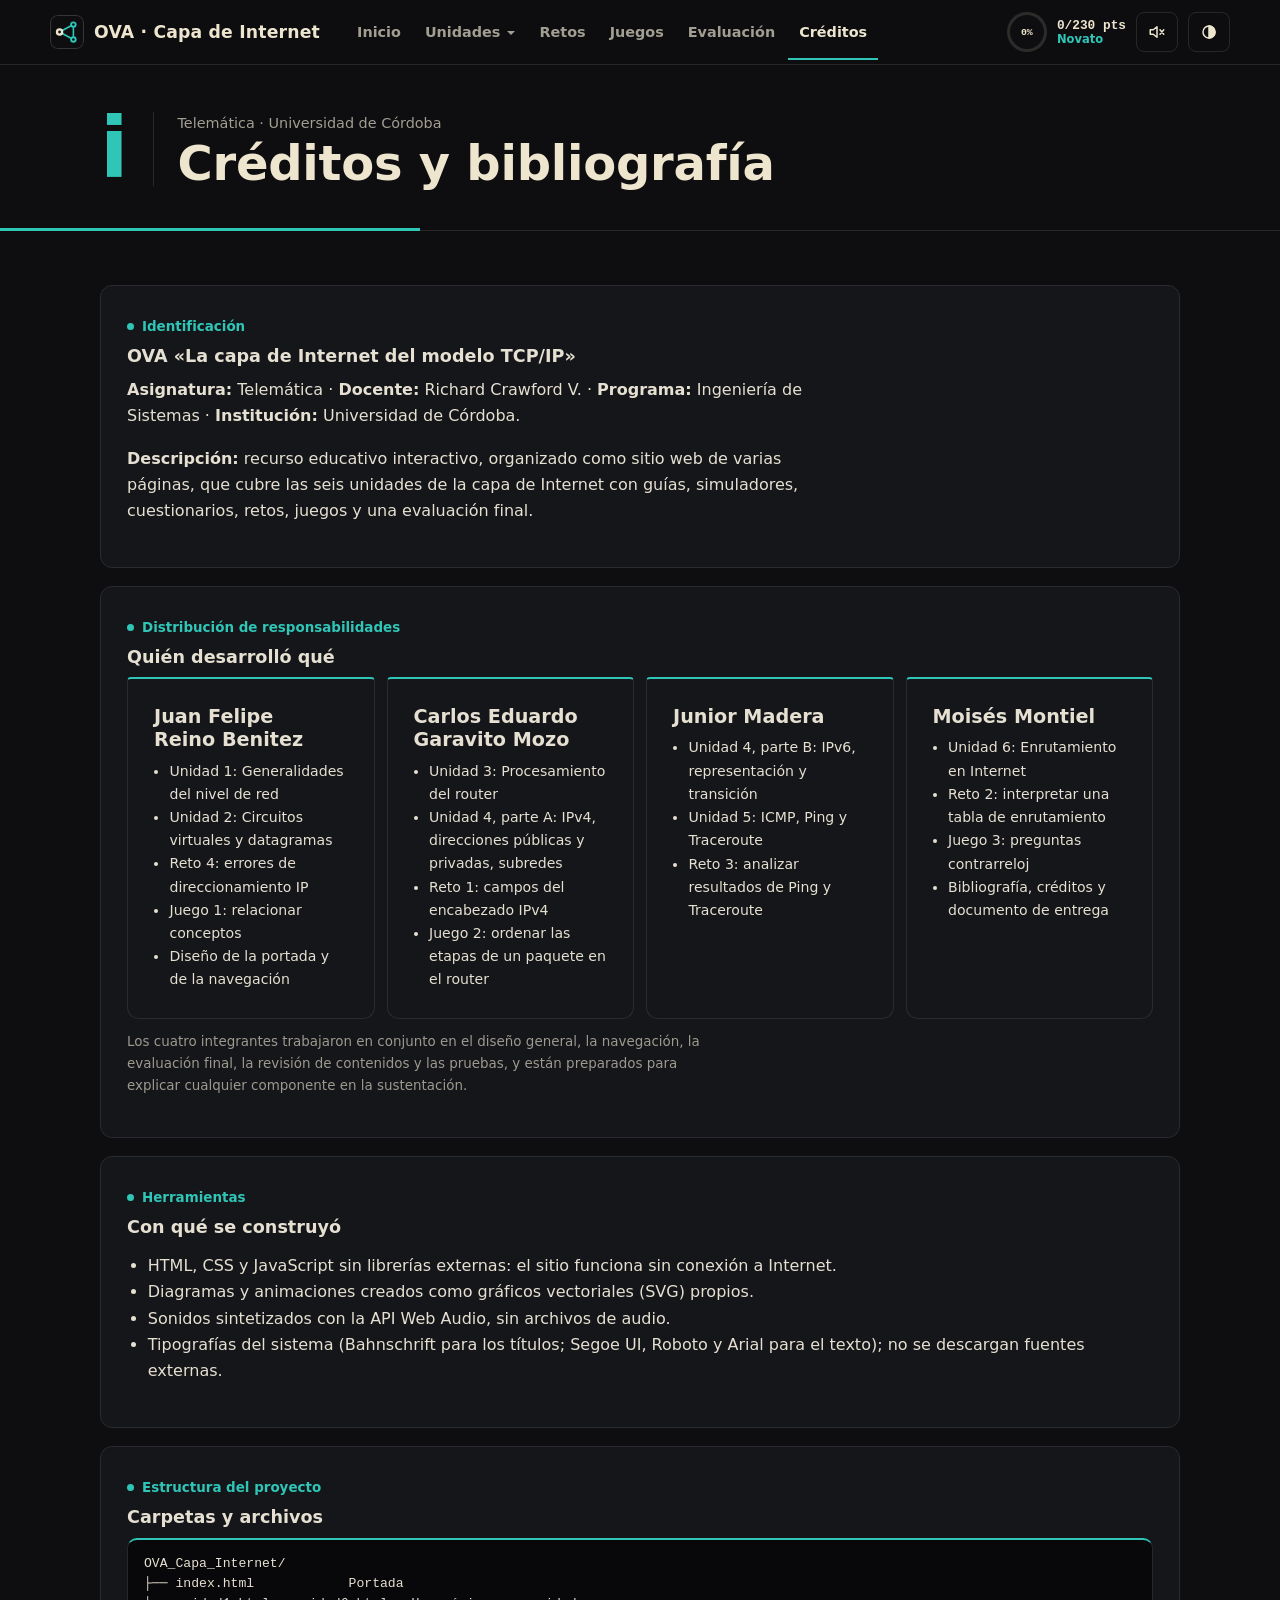
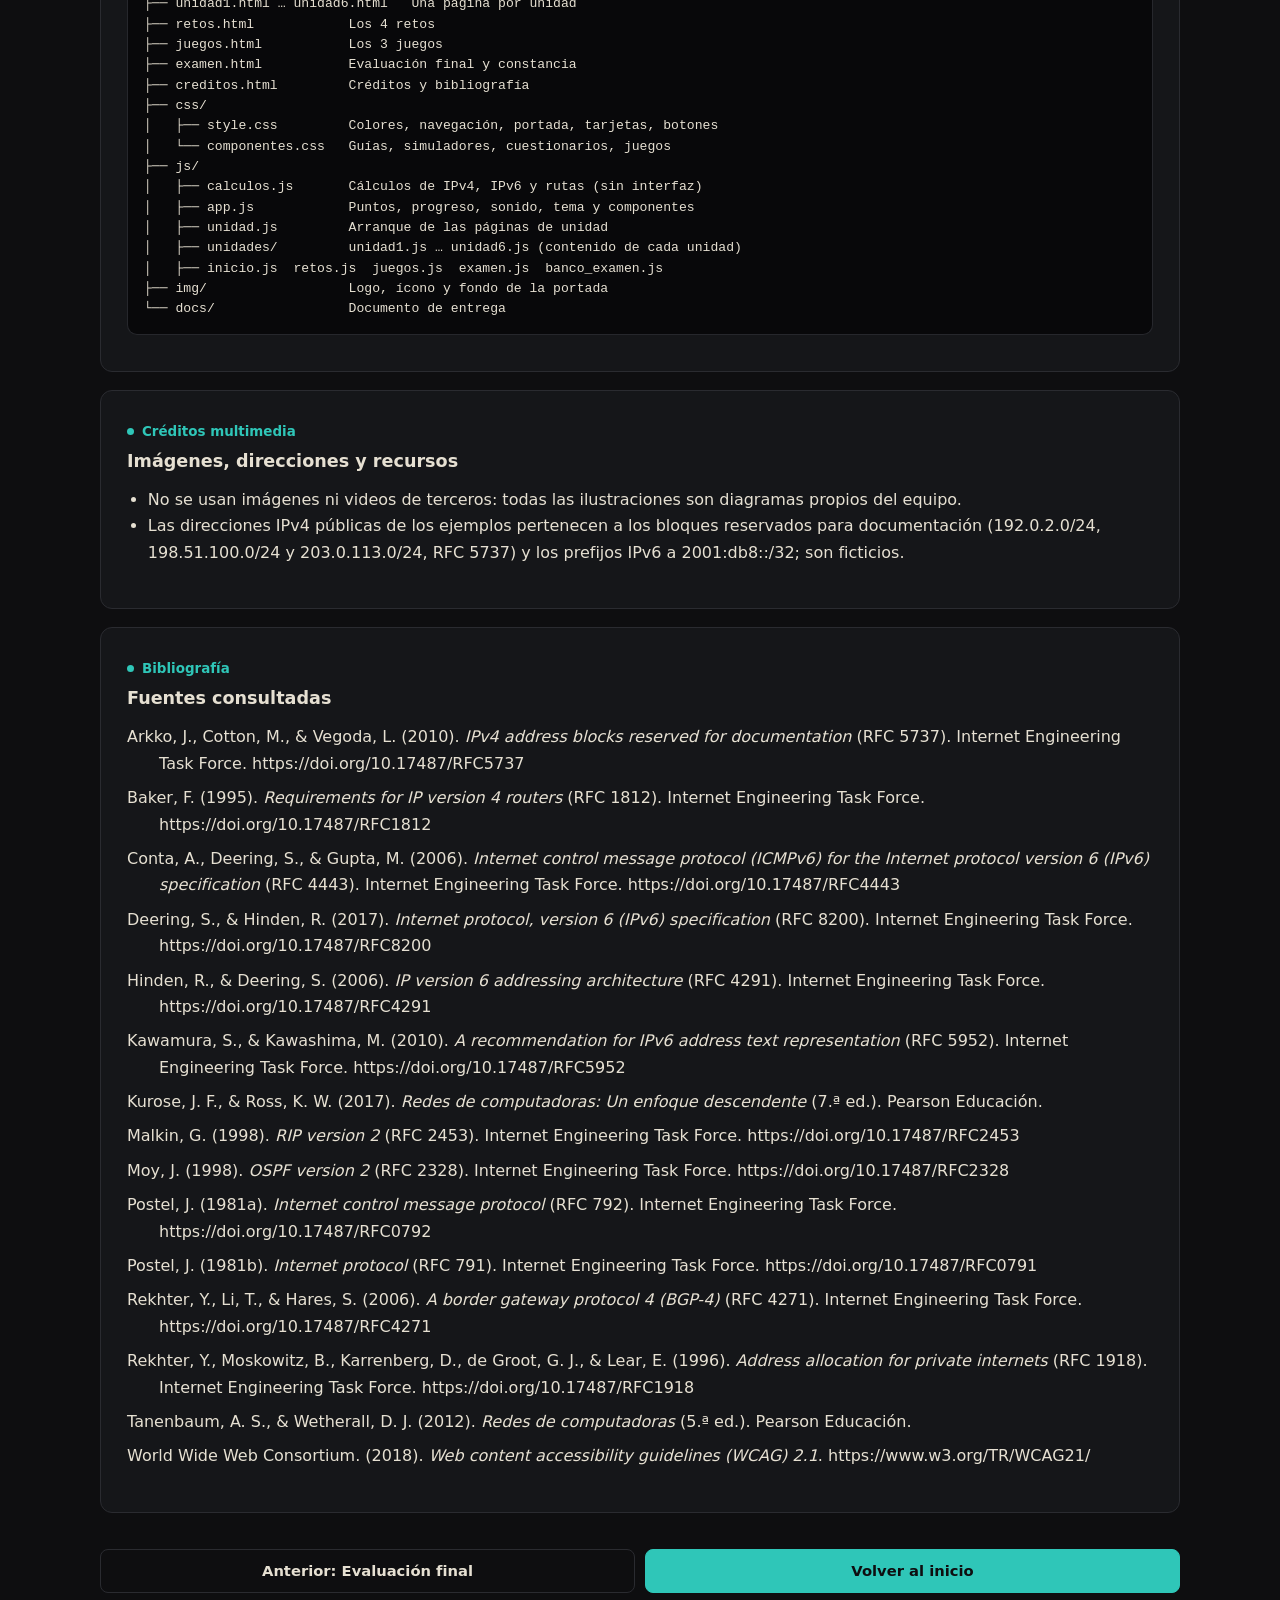
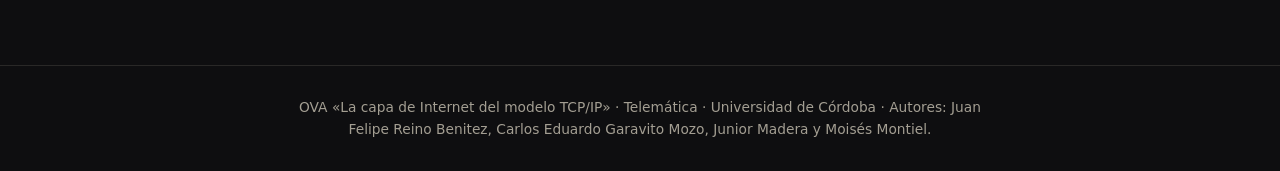
==== commit 17fe62fb: "Actualización style" ====
--- a/creditos.html
+++ b/creditos.html
@@ -4,77 +4,40 @@
 <head>
     <meta charset="UTF-8">
     <meta name="viewport" content="width=device-width, initial-scale=1.0">
-    <meta name="description"
-        content="OVA de Telemática sobre la capa de Internet del modelo TCP/IP: guías, simuladores, retos, juegos y evaluación final.">
+    <meta name="description" content="OVA de Telemática sobre la capa de Internet del modelo TCP/IP: guías, simuladores, retos, juegos y evaluación final.">
     <title>Créditos y bibliografía | OVA Capa de Internet</title>
     <link rel="icon" type="image/svg+xml" href="img/favicon.svg">
     <link rel="stylesheet" href="css/style.css">
     <link rel="stylesheet" href="css/componentes.css">
-    <script>(function () { try { var t = localStorage.getItem('ova_tema'); if (!t) t = matchMedia('(prefers-color-scheme: dark)').matches ? 'dark' : 'light'; document.documentElement.dataset.theme = t } catch (e) { } })();</script>
+    <script>(function(){try{var t=localStorage.getItem('ova_tema');if(!t)t='dark';document.documentElement.dataset.theme=t}catch(e){}})();</script>
 </head>
 
 <body style="--mc:var(--m1)">
+<div class="aviso-zip" role="alert" style="background:#2fc6b8;color:#0e0e10;padding:14px 18px;font:600 16px/1.5 Segoe UI,Arial,sans-serif">Esta página se abrió sin sus estilos ni sus programas. Descomprime primero el .zip completo (clic derecho &gt; «Extraer todo») y abre <b>index.html</b> desde la carpeta extraída, no desde dentro del .zip.</div>
 
-    <header class="barra">
-        <nav class="navbar" aria-label="Navegación principal">
-            <a class="brand" href="index.html"><img src="img/logo.svg" alt="" width="38" height="38"><span>OVA · Capa de
-                    Internet</span></a>
-            <button class="nav-toggle" type="button" aria-expanded="false" aria-controls="menu"
-                aria-label="Abrir menú"><svg viewBox="0 0 24 24" fill="none" stroke="currentColor" stroke-width="2"
-                    stroke-linecap="round" aria-hidden="true">
-                    <path d="M4 7h16M4 12h16M4 17h16" />
-                </svg></button>
-            <div class="menu" id="menu">
-                <ul class="nav-links">
-                    <li><a href="index.html">Inicio</a></li>
-                    <li class="drop"><button class="drop-btn" type="button" aria-expanded="false"
-                            aria-haspopup="true">Unidades</button>
-                        <ul class="drop-menu">
-                            <li><a href="unidad1.html" data-prog="u1" style="--mc:var(--m1)"><span class="n"
-                                        style="--c:var(--m1)">1</span>Generalidades del nivel de red</a></li>
-                            <li><a href="unidad2.html" data-prog="u2" style="--mc:var(--m2)"><span class="n"
-                                        style="--c:var(--m2)">2</span>Redes de circuitos virtuales y datagramas</a></li>
-                            <li><a href="unidad3.html" data-prog="u3" style="--mc:var(--m3)"><span class="n"
-                                        style="--c:var(--m3)">3</span>Principios de procesamiento del router</a></li>
-                            <li><a href="unidad4.html" data-prog="u4" style="--mc:var(--m4)"><span class="n"
-                                        style="--c:var(--m4)">4</span>Protocolos de Internet: IPv4 e IPv6</a></li>
-                            <li><a href="unidad5.html" data-prog="u5" style="--mc:var(--m5)"><span class="n"
-                                        style="--c:var(--m5)">5</span>Protocolo de mensajes de control de Internet:
-                                    ICMP</a></li>
-                            <li><a href="unidad6.html" data-prog="u6" style="--mc:var(--m6)"><span class="n"
-                                        style="--c:var(--m6)">6</span>Enrutamiento en Internet</a></li>
-                        </ul>
-                    </li>
-                    <li><a href="retos.html">Retos</a></li>
-                    <li><a href="juegos.html">Juegos</a></li>
-                    <li><a href="examen.html">Evaluación</a></li>
-                    <li><a href="creditos.html" class="active" aria-current="page">Créditos</a></li>
-                </ul>
-                <div class="hud">
-                    <div class="xp" id="xpRing" role="img" aria-label="Progreso total"><b id="xpNum">0%</b></div>
-                    <div class="hudtxt"><b id="xpTxt">0/230 pts</b><small id="xpLvl">Novato</small></div>
-                    <button class="btn alt icon" id="sndBtn" type="button" aria-pressed="false" aria-label="Sonido"
-                        data-tip="Sonidos suaves al pulsar y acertar (apagado por defecto)"><svg class="on-ico"
-                            viewBox="0 0 24 24" fill="none" stroke="currentColor" stroke-width="2"
-                            stroke-linecap="round" stroke-linejoin="round" aria-hidden="true">
-                            <path d="M3 9v6h4l5 4V5L7 9H3z" />
-                            <path d="M16 8.5a5 5 0 010 7M18.8 5.7a9 9 0 010 12.6" />
-                        </svg><svg class="off-ico" viewBox="0 0 24 24" fill="none" stroke="currentColor"
-                            stroke-width="2" stroke-linecap="round" stroke-linejoin="round" aria-hidden="true">
-                            <path d="M3 9v6h4l5 4V5L7 9H3z" />
-                            <path d="M16 9l5 6M21 9l-5 6" />
-                        </svg></button>
-                    <button class="btn alt icon" id="themeBtn" type="button"
-                        aria-label="Cambiar entre tema claro y oscuro" data-tip="Tema claro u oscuro"><svg
-                            viewBox="0 0 24 24" fill="none" stroke="currentColor" stroke-width="2"
-                            stroke-linecap="round" aria-hidden="true">
-                            <circle cx="12" cy="12" r="8" />
-                            <path d="M12 4a8 8 0 010 16z" fill="currentColor" />
-                        </svg></button>
-                </div>
+<header class="barra">
+    <nav class="navbar" aria-label="Navegación principal">
+        <a class="brand" href="index.html"><img src="img/logo.svg" alt="" width="38" height="38"><span>OVA · Capa de Internet</span></a>
+        <button class="nav-toggle" type="button" aria-expanded="false" aria-controls="menu" aria-label="Abrir menú"><svg viewBox="0 0 24 24" fill="none" stroke="currentColor" stroke-width="2" stroke-linecap="round" aria-hidden="true"><path d="M4 7h16M4 12h16M4 17h16"/></svg></button>
+        <div class="menu" id="menu">
+            <ul class="nav-links">
+                <li><a href="index.html">Inicio</a></li>
+                <li class="drop"><button class="drop-btn" type="button" aria-expanded="false" aria-haspopup="true">Unidades</button>
+                    <ul class="drop-menu"><li><a href="unidad1.html" data-prog="u1" style="--mc:var(--m1)"><span class="n" style="--c:var(--m1)">1</span>Generalidades del nivel de red</a></li><li><a href="unidad2.html" data-prog="u2" style="--mc:var(--m2)"><span class="n" style="--c:var(--m2)">2</span>Redes de circuitos virtuales y datagramas</a></li><li><a href="unidad3.html" data-prog="u3" style="--mc:var(--m3)"><span class="n" style="--c:var(--m3)">3</span>Principios de procesamiento del router</a></li><li><a href="unidad4.html" data-prog="u4" style="--mc:var(--m4)"><span class="n" style="--c:var(--m4)">4</span>Protocolos de Internet: IPv4 e IPv6</a></li><li><a href="unidad5.html" data-prog="u5" style="--mc:var(--m5)"><span class="n" style="--c:var(--m5)">5</span>Protocolo de mensajes de control de Internet: ICMP</a></li><li><a href="unidad6.html" data-prog="u6" style="--mc:var(--m6)"><span class="n" style="--c:var(--m6)">6</span>Enrutamiento en Internet</a></li></ul></li>
+                <li><a href="retos.html">Retos</a></li>
+                <li><a href="juegos.html">Juegos</a></li>
+                <li><a href="examen.html">Evaluación</a></li>
+                <li><a href="creditos.html" class="active" aria-current="page">Créditos</a></li>
+            </ul>
+            <div class="hud">
+                <div class="xp" id="xpRing" role="img" aria-label="Progreso total"><b id="xpNum">0%</b></div>
+                <div class="hudtxt"><b id="xpTxt">0/230 pts</b><small id="xpLvl">Novato</small></div>
+                <button class="btn alt icon" id="sndBtn" type="button" aria-pressed="false" aria-label="Sonido" data-tip="Sonidos suaves al pulsar y acertar (apagado por defecto)"><svg class="on-ico" viewBox="0 0 24 24" fill="none" stroke="currentColor" stroke-width="2" stroke-linecap="round" stroke-linejoin="round" aria-hidden="true"><path d="M3 9v6h4l5 4V5L7 9H3z"/><path d="M16 8.5a5 5 0 010 7M18.8 5.7a9 9 0 010 12.6"/></svg><svg class="off-ico" viewBox="0 0 24 24" fill="none" stroke="currentColor" stroke-width="2" stroke-linecap="round" stroke-linejoin="round" aria-hidden="true"><path d="M3 9v6h4l5 4V5L7 9H3z"/><path d="M16 9l5 6M21 9l-5 6"/></svg></button>
+                <button class="btn alt icon" id="themeBtn" type="button" aria-label="Cambiar entre tema claro y oscuro" data-tip="Tema claro u oscuro"><svg viewBox="0 0 24 24" fill="none" stroke="currentColor" stroke-width="2" stroke-linecap="round" aria-hidden="true"><circle cx="12" cy="12" r="8"/><path d="M12 4a8 8 0 010 16z" fill="currentColor"/></svg></button>
             </div>
-        </nav>
-    </header>
+        </div>
+    </nav>
+</header>
 
     <section class="encabezado-pagina">
         <div class="contenedor">
@@ -86,70 +49,17 @@
         </div>
     </section>
     <main>
-        <div class="card"><span class="tag">Identificación</span>
-            <h3 style="margin-top:0">OVA «La capa de Internet del modelo TCP/IP»</h3>
-            <p><b>Asignatura:</b> Telemática · <b>Docente:</b> Richard Crawford V. · <b>Programa:</b> Ingeniería de
-                Sistemas · <b>Institución:</b> Universidad de Córdoba.</p>
-            <p><b>Descripción:</b> recurso educativo interactivo, organizado como sitio web de varias páginas, que cubre
-                las seis unidades de la capa de Internet con guías, simuladores, cuestionarios, retos, juegos y una
-                evaluación final.</p>
+        <div class="card"><span class="tag">Identificación</span><h3 style="margin-top:0">OVA «La capa de Internet del modelo TCP/IP»</h3><p><b>Asignatura:</b> Telemática · <b>Docente:</b> Richard Crawford V. · <b>Programa:</b> Ingeniería de Sistemas · <b>Institución:</b> Universidad de Córdoba.</p>
+            <p><b>Descripción:</b> recurso educativo interactivo, organizado como sitio web de varias páginas, que cubre las seis unidades de la capa de Internet con guías, simuladores, cuestionarios, retos, juegos y una evaluación final.</p></div>
+        <div class="card"><span class="tag">Distribución de responsabilidades</span><h3 style="margin-top:0">Quién desarrolló qué</h3><div class="team">
+            <div class="card"><h3>Juan Felipe Reino Benitez</h3><ul><li>Unidad 1: Generalidades del nivel de red</li><li>Unidad 2: Circuitos virtuales y datagramas</li><li>Reto 4: errores de direccionamiento IP</li><li>Juego 1: relacionar conceptos</li><li>Diseño de la portada y de la navegación</li></ul></div>
+            <div class="card"><h3>Carlos Eduardo Garavito Mozo</h3><ul><li>Unidad 3: Procesamiento del router</li><li>Unidad 4, parte A: IPv4, direcciones públicas y privadas, subredes</li><li>Reto 1: campos del encabezado IPv4</li><li>Juego 2: ordenar las etapas de un paquete en el router</li></ul></div>
+            <div class="card"><h3>Junior Madera</h3><ul><li>Unidad 4, parte B: IPv6, representación y transición</li><li>Unidad 5: ICMP, Ping y Traceroute</li><li>Reto 3: analizar resultados de Ping y Traceroute</li></ul></div>
+            <div class="card"><h3>Moisés Montiel</h3><ul><li>Unidad 6: Enrutamiento en Internet</li><li>Reto 2: interpretar una tabla de enrutamiento</li><li>Juego 3: preguntas contrarreloj</li><li>Bibliografía, créditos y documento de entrega</li></ul></div>
         </div>
-        <div class="card"><span class="tag">Distribución de responsabilidades</span>
-            <h3 style="margin-top:0">Quién desarrolló qué</h3>
-            <div class="team">
-                <div class="card">
-                    <h3>Juan Felipe Reino Benitez</h3>
-                    <ul>
-                        <li>Unidad 1: Generalidades del nivel de red</li>
-                        <li>Unidad 2: Circuitos virtuales y datagramas</li>
-                        <li>Reto 4: errores de direccionamiento IP</li>
-                        <li>Juego 1: relacionar conceptos</li>
-                        <li>Diseño de la portada y de la navegación</li>
-                    </ul>
-                </div>
-                <div class="card">
-                    <h3>Carlos Eduardo Garavito Mozo</h3>
-                    <ul>
-                        <li>Unidad 3: Procesamiento del router</li>
-                        <li>Unidad 4, parte A: IPv4, direcciones públicas y privadas, subredes</li>
-                        <li>Reto 1: campos del encabezado IPv4</li>
-                        <li>Juego 2: ordenar las etapas de un paquete en el router</li>
-                    </ul>
-                </div>
-                <div class="card">
-                    <h3>Junior Madera</h3>
-                    <ul>
-                        <li>Unidad 4, parte B: IPv6, representación y transición</li>
-                        <li>Unidad 5: ICMP, Ping y Traceroute</li>
-                        <li>Reto 3: analizar resultados de Ping y Traceroute</li>
-                    </ul>
-                </div>
-                <div class="card">
-                    <h3>Moisés Montiel</h3>
-                    <ul>
-                        <li>Unidad 6: Enrutamiento en Internet</li>
-                        <li>Reto 2: interpretar una tabla de enrutamiento</li>
-                        <li>Juego 3: preguntas contrarreloj</li>
-                        <li>Bibliografía, créditos y documento de entrega</li>
-                    </ul>
-                </div>
-            </div>
-            <p class="hint" style="margin-top:12px">Los cuatro integrantes trabajaron en conjunto en el diseño general,
-                la navegación, la evaluación final, la revisión de contenidos y las pruebas, y están preparados para
-                explicar cualquier componente en la sustentación.</p>
-        </div>
-        <div class="card"><span class="tag">Herramientas</span>
-            <h3 style="margin-top:0">Con qué se construyó</h3>
-            <ul>
-                <li>HTML, CSS y JavaScript sin librerías externas: el sitio funciona sin conexión a Internet.</li>
-                <li>Diagramas y animaciones creados como gráficos vectoriales (SVG) propios.</li>
-                <li>Sonidos sintetizados con la API Web Audio, sin archivos de audio.</li>
-                <li>Tipografías del sistema (Segoe UI, Roboto, Arial); no se descargan fuentes externas.</li>
-            </ul>
-        </div>
-        <div class="card"><span class="tag">Estructura del proyecto</span>
-            <h3 style="margin-top:0">Carpetas y archivos</h3>
-            <pre class="cli" style="min-height:0">OVA_Capa_Internet/
+            <p class="hint" style="margin-top:12px">Los cuatro integrantes trabajaron en conjunto en el diseño general, la navegación, la evaluación final, la revisión de contenidos y las pruebas, y están preparados para explicar cualquier componente en la sustentación.</p></div>
+        <div class="card"><span class="tag">Herramientas</span><h3 style="margin-top:0">Con qué se construyó</h3><ul><li>HTML, CSS y JavaScript sin librerías externas: el sitio funciona sin conexión a Internet.</li><li>Diagramas y animaciones creados como gráficos vectoriales (SVG) propios.</li><li>Sonidos sintetizados con la API Web Audio, sin archivos de audio.</li><li>Tipografías del sistema (Bahnschrift para los títulos; Segoe UI, Roboto y Arial para el texto); no se descargan fuentes externas.</li></ul></div>
+        <div class="card"><span class="tag">Estructura del proyecto</span><h3 style="margin-top:0">Carpetas y archivos</h3><pre class="cli" style="min-height:0">OVA_Capa_Internet/
 ├── index.html            Portada
 ├── unidad1.html … unidad6.html   Una página por unidad
 ├── retos.html            Los 4 retos
@@ -166,74 +76,37 @@
 │   ├── unidades/         unidad1.js … unidad6.js (contenido de cada unidad)
 │   ├── inicio.js  retos.js  juegos.js  examen.js  banco_examen.js
 ├── img/                  Logo, ícono y fondo de la portada
-└── docs/                 Documento de entrega</pre>
-        </div>
-        <div class="card"><span class="tag">Créditos multimedia</span>
-            <h3 style="margin-top:0">Imágenes, direcciones y recursos</h3>
-            <ul>
-                <li>No se usan imágenes ni videos de terceros: todas las ilustraciones son diagramas propios del equipo.
-                </li>
-                <li>Las direcciones IPv4 públicas de los ejemplos pertenecen a los bloques reservados para documentación
-                    (192.0.2.0/24, 198.51.100.0/24 y 203.0.113.0/24, RFC 5737) y los prefijos IPv6 a 2001:db8::/32; son
-                    ficticios.</li>
-            </ul>
-        </div>
-        <div class="card"><span class="tag">Bibliografía</span>
-            <h3 style="margin-top:0">Fuentes consultadas</h3>
-            <ul class="refs" style="list-style:none;padding-left:0">
-                <li style="padding-left:2em;text-indent:-2em">Arkko, J., Cotton, M., & Vegoda, L. (2010). <i>IPv4
-                        address blocks reserved for documentation</i> (RFC 5737). Internet Engineering Task Force.
-                    https://doi.org/10.17487/RFC5737</li>
-                <li style="padding-left:2em;text-indent:-2em">Baker, F. (1995). <i>Requirements for IP version 4
-                        routers</i> (RFC 1812). Internet Engineering Task Force. https://doi.org/10.17487/RFC1812</li>
-                <li style="padding-left:2em;text-indent:-2em">Conta, A., Deering, S., & Gupta, M. (2006). <i>Internet
-                        control message protocol (ICMPv6) for the Internet protocol version 6 (IPv6) specification</i>
-                    (RFC 4443). Internet Engineering Task Force. https://doi.org/10.17487/RFC4443</li>
-                <li style="padding-left:2em;text-indent:-2em">Deering, S., & Hinden, R. (2017). <i>Internet protocol,
-                        version 6 (IPv6) specification</i> (RFC 8200). Internet Engineering Task Force.
-                    https://doi.org/10.17487/RFC8200</li>
-                <li style="padding-left:2em;text-indent:-2em">Hinden, R., & Deering, S. (2006). <i>IP version 6
-                        addressing architecture</i> (RFC 4291). Internet Engineering Task Force.
-                    https://doi.org/10.17487/RFC4291</li>
-                <li style="padding-left:2em;text-indent:-2em">Kawamura, S., & Kawashima, M. (2010). <i>A recommendation
-                        for IPv6 address text representation</i> (RFC 5952). Internet Engineering Task Force.
-                    https://doi.org/10.17487/RFC5952</li>
-                <li style="padding-left:2em;text-indent:-2em">Kurose, J. F., & Ross, K. W. (2017). <i>Redes de
-                        computadoras: Un enfoque descendente</i> (7.ª ed.). Pearson Educación.</li>
-                <li style="padding-left:2em;text-indent:-2em">Malkin, G. (1998). <i>RIP version 2</i> (RFC 2453).
-                    Internet Engineering Task Force. https://doi.org/10.17487/RFC2453</li>
-                <li style="padding-left:2em;text-indent:-2em">Moy, J. (1998). <i>OSPF version 2</i> (RFC 2328). Internet
-                    Engineering Task Force. https://doi.org/10.17487/RFC2328</li>
-                <li style="padding-left:2em;text-indent:-2em">Postel, J. (1981a). <i>Internet control message
-                        protocol</i> (RFC 792). Internet Engineering Task Force. https://doi.org/10.17487/RFC0792</li>
-                <li style="padding-left:2em;text-indent:-2em">Postel, J. (1981b). <i>Internet protocol</i> (RFC 791).
-                    Internet Engineering Task Force. https://doi.org/10.17487/RFC0791</li>
-                <li style="padding-left:2em;text-indent:-2em">Rekhter, Y., Li, T., & Hares, S. (2006). <i>A border
-                        gateway protocol 4 (BGP-4)</i> (RFC 4271). Internet Engineering Task Force.
-                    https://doi.org/10.17487/RFC4271</li>
-                <li style="padding-left:2em;text-indent:-2em">Rekhter, Y., Moskowitz, B., Karrenberg, D., de Groot, G.
-                    J., & Lear, E. (1996). <i>Address allocation for private internets</i> (RFC 1918). Internet
-                    Engineering Task Force. https://doi.org/10.17487/RFC1918</li>
-                <li style="padding-left:2em;text-indent:-2em">Tanenbaum, A. S., & Wetherall, D. J. (2012). <i>Redes de
-                        computadoras</i> (5.ª ed.). Pearson Educación.</li>
-                <li style="padding-left:2em;text-indent:-2em">World Wide Web Consortium. (2018). <i>Web content
-                        accessibility guidelines (WCAG) 2.1</i>. https://www.w3.org/TR/WCAG21/</li>
-            </ul>
-        </div>
-        <div class="pager"><a class="btn alt" href="examen.html">Anterior: Evaluación final</a><a class="btn"
-                href="index.html">Volver al inicio</a></div>
+└── docs/                 Documento de entrega</pre></div>
+        <div class="card"><span class="tag">Créditos multimedia</span><h3 style="margin-top:0">Imágenes, direcciones y recursos</h3><ul><li>No se usan imágenes ni videos de terceros: todas las ilustraciones son diagramas propios del equipo.</li><li>Las direcciones IPv4 públicas de los ejemplos pertenecen a los bloques reservados para documentación (192.0.2.0/24, 198.51.100.0/24 y 203.0.113.0/24, RFC 5737) y los prefijos IPv6 a 2001:db8::/32; son ficticios.</li></ul></div>
+        <div class="card"><span class="tag">Bibliografía</span><h3 style="margin-top:0">Fuentes consultadas</h3><ul class="refs" style="list-style:none;padding-left:0">
+            <li style="padding-left:2em;text-indent:-2em">Arkko, J., Cotton, M., & Vegoda, L. (2010). <i>IPv4 address blocks reserved for documentation</i> (RFC 5737). Internet Engineering Task Force. https://doi.org/10.17487/RFC5737</li>
+            <li style="padding-left:2em;text-indent:-2em">Baker, F. (1995). <i>Requirements for IP version 4 routers</i> (RFC 1812). Internet Engineering Task Force. https://doi.org/10.17487/RFC1812</li>
+            <li style="padding-left:2em;text-indent:-2em">Conta, A., Deering, S., & Gupta, M. (2006). <i>Internet control message protocol (ICMPv6) for the Internet protocol version 6 (IPv6) specification</i> (RFC 4443). Internet Engineering Task Force. https://doi.org/10.17487/RFC4443</li>
+            <li style="padding-left:2em;text-indent:-2em">Deering, S., & Hinden, R. (2017). <i>Internet protocol, version 6 (IPv6) specification</i> (RFC 8200). Internet Engineering Task Force. https://doi.org/10.17487/RFC8200</li>
+            <li style="padding-left:2em;text-indent:-2em">Hinden, R., & Deering, S. (2006). <i>IP version 6 addressing architecture</i> (RFC 4291). Internet Engineering Task Force. https://doi.org/10.17487/RFC4291</li>
+            <li style="padding-left:2em;text-indent:-2em">Kawamura, S., & Kawashima, M. (2010). <i>A recommendation for IPv6 address text representation</i> (RFC 5952). Internet Engineering Task Force. https://doi.org/10.17487/RFC5952</li>
+            <li style="padding-left:2em;text-indent:-2em">Kurose, J. F., & Ross, K. W. (2017). <i>Redes de computadoras: Un enfoque descendente</i> (7.ª ed.). Pearson Educación.</li>
+            <li style="padding-left:2em;text-indent:-2em">Malkin, G. (1998). <i>RIP version 2</i> (RFC 2453). Internet Engineering Task Force. https://doi.org/10.17487/RFC2453</li>
+            <li style="padding-left:2em;text-indent:-2em">Moy, J. (1998). <i>OSPF version 2</i> (RFC 2328). Internet Engineering Task Force. https://doi.org/10.17487/RFC2328</li>
+            <li style="padding-left:2em;text-indent:-2em">Postel, J. (1981a). <i>Internet control message protocol</i> (RFC 792). Internet Engineering Task Force. https://doi.org/10.17487/RFC0792</li>
+            <li style="padding-left:2em;text-indent:-2em">Postel, J. (1981b). <i>Internet protocol</i> (RFC 791). Internet Engineering Task Force. https://doi.org/10.17487/RFC0791</li>
+            <li style="padding-left:2em;text-indent:-2em">Rekhter, Y., Li, T., & Hares, S. (2006). <i>A border gateway protocol 4 (BGP-4)</i> (RFC 4271). Internet Engineering Task Force. https://doi.org/10.17487/RFC4271</li>
+            <li style="padding-left:2em;text-indent:-2em">Rekhter, Y., Moskowitz, B., Karrenberg, D., de Groot, G. J., & Lear, E. (1996). <i>Address allocation for private internets</i> (RFC 1918). Internet Engineering Task Force. https://doi.org/10.17487/RFC1918</li>
+            <li style="padding-left:2em;text-indent:-2em">Tanenbaum, A. S., & Wetherall, D. J. (2012). <i>Redes de computadoras</i> (5.ª ed.). Pearson Educación.</li>
+            <li style="padding-left:2em;text-indent:-2em">World Wide Web Consortium. (2018). <i>Web content accessibility guidelines (WCAG) 2.1</i>. https://www.w3.org/TR/WCAG21/</li>
+        </ul></div>
+        <div class="pager"><a class="btn alt" href="examen.html">Anterior: Evaluación final</a><a class="btn" href="index.html">Volver al inicio</a></div>
     </main>
 
-    <footer class="pie-pagina">
-        <p>OVA «La capa de Internet del modelo TCP/IP» · Telemática · Universidad de Córdoba · Autores: Juan Felipe
-            Reino Benitez, Carlos Eduardo Garavito Mozo, Junior Madera y Moisés Montiel.</p>
-    </footer>
-    <div class="toast" id="toast" role="status" aria-live="polite"></div>
-    <canvas id="fx" aria-hidden="true"></canvas>
-    <div class="tip" id="tip" role="tooltip"></div>
+<footer class="pie-pagina">
+    <p>OVA «La capa de Internet del modelo TCP/IP» · Telemática · Universidad de Córdoba · Autores: Juan Felipe Reino Benitez, Carlos Eduardo Garavito Mozo, Junior Madera y Moisés Montiel.</p>
+</footer>
+<div class="toast" id="toast" role="status" aria-live="polite"></div>
+<canvas id="fx" aria-hidden="true"></canvas>
+<div class="tip" id="tip" role="tooltip"></div>
 
-    <script src="js/app.js"></script>
-    <script src="js/creditos.js"></script>
+<script src="js/app.js"></script>
+<script src="js/creditos.js"></script>
 </body>
 
-</html>+</html>
--- a/css/style.css
+++ b/css/style.css
@@ -4,1014 +4,398 @@
    de navegación, portada, encabezados de página, tarjetas, botones, pie.
    Los estilos de los simuladores, cuestionarios y juegos están en
    css/componentes.css
+
+   Paleta 60 · 30 · 10
+     60 %  negro piano       #0E0E10  (fondo, barra, portada, pie)
+     30 %  turquesa surf     #2FC6B8  (la «ruta»: acentos, botones, progreso)
+     10 %  marfil antiguo    #EEE5CF  (titulares, botón principal de la portada)
    ===================================================================== */
 
-/* ---------- paleta (colores sobrios, sin tonos brillantes) ---------- */
+/* ---------- paleta ---------- */
 :root {
-    --brand: #1f3a5f;
-    /* azul marino de la barra y la portada */
-    --brand-2: #2b4c7e;
-    --claro: #e8eef5;
-
-    --m1: #2c5f8a;
-    /* Unidad 1 · azul acero */
-    --m2: #2a7a78;
-    /* Unidad 2 · verde azulado */
-    --m3: #5f7d3a;
-    /* Unidad 3 · verde oliva */
-    --m4: #9a5b13;
-    /* Unidad 4 · ocre */
-    --m5: #a8472f;
-    /* Unidad 5 · terracota */
-    --m6: #6b4a7a;
-    /* Unidad 6 · ciruela */
-
-    --bg: #f3f5f7;
-    --text: #1f2933;
-    --muted: #566371;
-    --line: #d8dee5;
-    --card: #ffffff;
-    --card-solid: #ffffff;
-    --field: #ffffff;
-    --shadow: 0 6px 18px rgba(31, 58, 95, .08);
-    --on: #ffffff;
-    /* texto sobre un color de acento */
-    --ok: #2f7d4f;
-    --bad: #b03a2e;
-    --net: #2c5f8a;
-    --host: #9a5b13;
+    /* colores base de la paleta */
+    --piano: #0e0e10;
+    --piano-2: #151619;
+    --piano-3: #1d1e22;
+    --surf: #2fc6b8;
+    --surf-deep: #148c82;
+    --surf-pale: #8fe0d6;
+    --ivory: #eee5cf;
+    --ivory-aged: #cdbf9c;
+
+    /* zonas que siempre son negro piano (barra, portada, encabezados, pie) */
+    --chrome: var(--piano);
+    --chrome-text: var(--ivory);
+    --chrome-muted: #a39e92;
+    --chrome-line: rgba(238, 229, 207, .12);
+
+    /* tema oscuro (por defecto) */
+    --brand: var(--piano);
+    --brand-2: var(--piano-2);
+    --claro: var(--ivory);
+
+    --m1: #2fc6b8;             /* Unidad 1 · turquesa surf */
+    --m2: #8fe0d6;             /* Unidad 2 · espuma */
+    --m3: #1a9e93;             /* Unidad 3 · turquesa profundo */
+    --m4: #eee5cf;             /* Unidad 4 · marfil antiguo */
+    --m5: #cdbf9c;             /* Unidad 5 · marfil envejecido */
+    --m6: #6fa39d;             /* Unidad 6 · bruma */
+
+    --bg: #0e0e10;
+    --text: #e6e0d2;
+    --muted: #9d998f;
+    --line: #2a2b30;
+    --card: #151619;
+    --card-solid: #151619;
+    --field: #0b0b0d;
+    --shadow: none;
+    --on: #0e0e10;             /* texto sobre un color de acento */
+    --ok: #4fd6a8;
+    --bad: #f08a78;
+    --net: #2fc6b8;
+    --host: #eee5cf;
 
     --sans: "Segoe UI", system-ui, -apple-system, Roboto, "Helvetica Neue", Arial, sans-serif;
+    --display: "Bahnschrift SemiCondensed", "Bahnschrift", "DIN Alternate", "Avenir Next Condensed", "Roboto Condensed", "Arial Narrow", sans-serif-condensed, var(--sans);
     --mono: ui-monospace, SFMono-Regular, Menlo, Consolas, "Liberation Mono", monospace;
 
     /* alias usados por los componentes */
     --ink: var(--text);
     --edge: var(--line);
     --panel: var(--card-solid);
-    --soft: color-mix(in srgb, var(--text) 5%, transparent);
-    --off: color-mix(in srgb, var(--text) 9%, transparent);
+    --soft: color-mix(in srgb, var(--text) 4%, transparent);
+    --off: color-mix(in srgb, var(--text) 10%, transparent);
+    color-scheme: dark;
+}
+
+/* tema claro: papel marfil; la barra, la portada y el pie siguen en negro piano */
+:root[data-theme="light"] {
+    --m1: #0e8076;
+    --m2: #2b6f69;
+    --m3: #0a4d47;
+    --m4: #1c1c1f;
+    --m5: #4a4a4e;
+    --m6: #4f7c77;
+    --bg: #efe8d7;
+    --text: #141416;
+    --muted: #5a574f;
+    --line: #d8cdb4;
+    --card: #f7f2e6;
+    --card-solid: #f7f2e6;
+    --field: #fffcf5;
+    --on: #f4eedf;
+    --ok: #0b7a5e;
+    --bad: #b23a2b;
+    --net: #0e8076;
+    --host: #1c1c1f;
+    --soft: color-mix(in srgb, var(--text) 4%, transparent);
+    --off: color-mix(in srgb, var(--text) 10%, transparent);
     color-scheme: light;
 }
 
-:root[data-theme="dark"] {
-    --brand: #16263d;
-    --brand-2: #1f3a5f;
-    --claro: #26303c;
-    --m1: #7fa8cf;
-    --m2: #72b2ae;
-    --m3: #9dba76;
-    --m4: #d3a463;
-    --m5: #d98a73;
-    --m6: #b898c7;
-    --bg: #14181d;
-    --text: #e4e8ec;
-    --muted: #9aa5b1;
-    --line: #2d3641;
-    --card: #1c2229;
-    --card-solid: #1c2229;
-    --field: #161b21;
-    --shadow: 0 6px 18px rgba(0, 0, 0, .4);
-    --on: #14181d;
-    --ok: #7cc79a;
-    --bad: #e08b80;
-    --net: #7fa8cf;
-    --host: #d3a463;
-    color-scheme: dark;
-}
-
 /* ---------- base ---------- */
-*,
-*::before,
-*::after {
-    box-sizing: border-box;
-}
-
-html {
-    -webkit-text-size-adjust: 100%;
-    text-size-adjust: 100%;
-    scroll-behavior: smooth;
-    scroll-padding-top: 84px;
-}
-
-html,
-body {
-    margin: 0;
-}
-
+*, *::before, *::after { box-sizing: border-box; }
+html { -webkit-text-size-adjust: 100%; text-size-adjust: 100%; scroll-behavior: smooth; scroll-padding-top: 84px; }
+html, body { margin: 0; }
 body {
     font: 400 16px/1.65 var(--sans);
     background: var(--bg);
     color: var(--text);
-    padding-top: 68px;
-    /* alto de la barra fija */
+    padding-top: 64px;          /* alto de la barra fija */
     overflow-x: hidden;
     -webkit-tap-highlight-color: transparent;
 }
-
-img {
-    max-width: 100%;
-}
-
-h1,
-h2,
-h3 {
-    line-height: 1.2;
-    margin: 0 0 .6em;
-    overflow-wrap: anywhere;
-    text-wrap: balance;
-}
-
-h1 {
-    font-size: clamp(2rem, 5.6vw, 3.1rem);
-    font-weight: 800;
-    letter-spacing: -.02em;
-}
-
-h2 {
-    font-size: clamp(1.45rem, 4vw, 2rem);
-    font-weight: 800;
-    letter-spacing: -.015em;
-}
-
-h3 {
-    font-size: 1.08rem;
-    font-weight: 700;
-    margin-top: 1.4em;
-}
-
-p {
-    margin: 0 0 1em;
-    max-width: 70ch;
-}
-
-a {
-    color: var(--m1);
-}
-
-ol,
-ul {
-    padding-left: 1.3em;
-}
-
-.mono,
-code {
-    font-family: var(--mono);
-}
-
-.sr {
-    position: absolute;
-    width: 1px;
-    height: 1px;
-    overflow: hidden;
-    clip: rect(0 0 0 0);
-    white-space: nowrap;
-}
-
-:focus-visible {
-    outline: 3px solid color-mix(in srgb, var(--mc, var(--m1)) 75%, #fff);
-    outline-offset: 2px;
-}
-
-[tabindex="-1"]:focus {
-    outline: none;
-}
-
-.contenedor {
-    width: min(1080px, 100% - 32px);
-    margin-inline: auto;
-}
-
-/* ---------- barra de navegación (fija, como en el proyecto de referencia) ---------- */
+/* el acento general de cada página es siempre el turquesa (30 %); los tonos por unidad
+   se conservan dentro de figuras, gráficos y tarjetas que los piden explícitamente */
+body[style] { --mc: var(--m1) !important; }
+/* aviso que solo se ve si la hoja de estilos no cargó (página abierta dentro del .zip) */
+.aviso-zip { display: none !important; }
+img { max-width: 100%; }
+h1, h2, h3 { line-height: 1.15; margin: 0 0 .6em; overflow-wrap: anywhere; text-wrap: balance; }
+h1, h2 { font-family: var(--display); font-weight: 600; letter-spacing: -.005em; }
+h1 { font-size: clamp(2.2rem, 6vw, 3.6rem); line-height: 1.02; }
+h2 { font-size: clamp(1.6rem, 4vw, 2.2rem); }
+h3 { font-size: 1.1rem; font-weight: 700; margin-top: 1.4em; }
+p { margin: 0 0 1em; max-width: 70ch; }
+a { color: var(--m1); text-underline-offset: 3px; }
+ol, ul { padding-left: 1.3em; }
+.mono, code { font-family: var(--mono); }
+.sr { position: absolute; width: 1px; height: 1px; overflow: hidden; clip: rect(0 0 0 0); white-space: nowrap; }
+:focus-visible { outline: 2px solid var(--surf); outline-offset: 3px; }
+[tabindex="-1"]:focus { outline: none; }
+.contenedor { width: min(1080px, 100% - 32px); margin-inline: auto; }
+::selection { background: var(--surf); color: var(--piano); }
+
+/* ---------- barra de navegación ---------- */
 .barra {
-    position: fixed;
-    inset: 0 0 auto 0;
-    z-index: 50;
-    background: var(--brand);
-    color: #fff;
-    border-bottom: 1px solid rgba(255, 255, 255, .12);
-    box-shadow: 0 3px 14px rgba(0, 0, 0, .18);
-}
-
+    position: fixed; inset: 0 0 auto 0; z-index: 50;
+    background: color-mix(in srgb, var(--chrome) 94%, transparent);
+    -webkit-backdrop-filter: blur(10px); backdrop-filter: blur(10px);
+    color: var(--chrome-text);
+    border-bottom: 1px solid var(--chrome-line);
+}
 .navbar {
-    width: min(1180px, 100% - 24px);
-    margin-inline: auto;
-    min-height: 68px;
-    display: flex;
-    align-items: center;
-    gap: 12px;
-    position: relative;
-}
-
-.brand {
-    display: flex;
-    align-items: center;
-    gap: 10px;
-    color: #fff;
-    text-decoration: none;
-    font-weight: 700;
-    white-space: nowrap;
-}
-
-.brand img {
-    width: 38px;
-    height: 38px;
-    border-radius: 10px;
-    background: #fff;
-    padding: 3px;
-}
-
+    width: min(1180px, 100% - 24px); margin-inline: auto; min-height: 64px;
+    display: flex; align-items: center; gap: 12px; position: relative;
+}
+.brand { display: flex; align-items: center; gap: 10px; color: var(--chrome-text); text-decoration: none; white-space: nowrap; font: 600 1.08rem var(--display); letter-spacing: .01em; }
+.brand img { width: 34px; height: 34px; border-radius: 8px; }
 .nav-toggle {
-    display: none;
-    margin-left: auto;
-    width: 44px;
-    height: 44px;
-    border-radius: 10px;
-    cursor: pointer;
-    border: 1px solid rgba(255, 255, 255, .35);
-    background: transparent;
-    color: #fff;
-}
-
-.nav-toggle svg {
-    width: 24px;
-    height: 24px;
-}
-
-.menu {
-    display: flex;
-    align-items: center;
-    flex: 1;
-    gap: 14px;
-}
-
-.nav-links {
-    list-style: none;
-    display: flex;
-    align-items: center;
-    gap: 2px;
-    margin: 0 auto 0 12px;
-    padding: 0;
-}
-
-.nav-links>li {
-    position: relative;
-}
-
-.nav-links a,
-.drop-btn {
-    display: block;
-    color: #fff;
-    text-decoration: none;
-    background: none;
-    border: 0;
-    cursor: pointer;
-    font: 600 .92rem var(--sans);
-    padding: 10px 12px;
-    border-radius: 8px;
-    border-bottom: 2px solid transparent;
-}
-
-.nav-links a:hover,
-.drop-btn:hover {
-    background: rgba(255, 255, 255, .12);
-}
-
-.nav-links a.active,
-.drop-btn.active {
-    background: rgba(255, 255, 255, .16);
-    border-bottom-color: #fff;
-}
-
-.drop-btn::after {
-    content: "";
-    display: inline-block;
-    margin-left: 7px;
-    border: 4px solid transparent;
-    border-top-color: currentColor;
-    vertical-align: -2px;
-}
-
+    display: none; margin-left: auto; width: 44px; height: 44px; border-radius: 8px; cursor: pointer;
+    border: 1px solid var(--chrome-line); background: transparent; color: var(--chrome-text);
+}
+.nav-toggle svg { width: 24px; height: 24px; }
+.menu { display: flex; align-items: center; flex: 1; gap: 14px; }
+.nav-links { list-style: none; display: flex; align-items: center; gap: 2px; margin: 0 auto 0 14px; padding: 0; }
+.nav-links > li { position: relative; }
+.nav-links a, .drop-btn {
+    display: block; color: var(--chrome-muted); text-decoration: none; background: none; border: 0; cursor: pointer;
+    font: 600 .9rem var(--sans); padding: 20px 11px 18px; border-radius: 0;
+    border-bottom: 2px solid transparent; transition: color .15s, border-color .15s;
+}
+.nav-links a:hover, .drop-btn:hover { color: var(--chrome-text); }
+.nav-links a.active, .drop-btn.active { color: var(--chrome-text); border-bottom-color: var(--surf); }
+.drop-btn::after { content: ""; display: inline-block; margin-left: 7px; border: 4px solid transparent; border-top-color: currentColor; vertical-align: -2px; }
 .drop-menu {
-    display: none;
-    position: absolute;
-    top: 100%;
-    left: 0;
-    min-width: 300px;
-    margin: 6px 0 0;
-    padding: 6px;
-    list-style: none;
-    background: var(--card-solid);
-    color: var(--text);
-    border: 1px solid var(--line);
-    border-radius: 12px;
-    box-shadow: 0 14px 30px rgba(0, 0, 0, .22);
-}
-
-.drop.open .drop-menu {
-    display: block;
-}
-
-.drop-menu a {
-    color: var(--text);
-    font-weight: 500;
-    display: flex;
-    align-items: center;
-    gap: 10px;
-    border-bottom: 0;
-    padding: 9px 10px;
-}
-
-.drop-menu a:hover {
-    background: var(--soft);
-}
-
-.drop-menu a.active {
-    background: color-mix(in srgb, var(--mc, var(--m1)) 14%, transparent);
-    font-weight: 700;
-}
-
+    display: none; position: absolute; top: 100%; left: 0; min-width: 320px; margin: 0; padding: 6px; list-style: none;
+    background: var(--piano-2); color: var(--chrome-text); border: 1px solid var(--chrome-line); border-radius: 0 0 12px 12px;
+    box-shadow: 0 18px 40px rgba(0, 0, 0, .45);
+}
+.drop.open .drop-menu { display: block; }
+.drop-menu a { color: var(--chrome-text); font-weight: 500; display: flex; align-items: center; gap: 12px; border-bottom: 0; padding: 9px 10px; border-radius: 8px; }
+.drop-menu a:hover { background: rgba(238, 229, 207, .06); color: var(--chrome-text); }
+.drop-menu a.active { background: rgba(47, 198, 184, .12); font-weight: 700; }
 .drop-menu .n {
-    flex: none;
-    width: 26px;
-    height: 26px;
-    border-radius: 8px;
-    display: grid;
-    place-items: center;
-    background: var(--c);
-    color: var(--on);
-    font: 800 .8rem var(--sans);
-}
-
-.drop-menu [data-prog].hecho::after {
-    content: "✓";
-    margin-left: auto;
-    color: var(--ok);
-    font-weight: 800;
-}
-
-.hud {
-    display: flex;
-    align-items: center;
-    gap: 10px;
-}
-
+    flex: none; width: 26px; height: 26px; border-radius: 50%; display: grid; place-items: center;
+    border: 1.5px solid var(--surf); color: var(--surf); font: 600 .85rem var(--display);
+}
+.drop-menu a.active .n { background: var(--surf); color: var(--piano); }
+.drop-menu [data-prog].hecho::after { content: "✓"; margin-left: auto; color: var(--surf); font-weight: 800; }
+
+.hud { display: flex; align-items: center; gap: 10px; }
 .xp {
-    --p: 0;
-    position: relative;
-    width: 42px;
-    height: 42px;
-    border-radius: 50%;
-    flex: none;
-    display: grid;
-    place-items: center;
-    background: conic-gradient(#9bc4a8 calc(var(--p) * 1%), rgba(255, 255, 255, .22) 0);
-}
-
-.xp::before {
-    content: "";
-    position: absolute;
-    inset: 4px;
-    border-radius: 50%;
-    background: var(--brand);
-}
-
-.xp b {
-    position: relative;
-    font: 700 .64rem var(--mono);
-    color: #fff;
-}
-
-.xp.bump {
-    animation: bump .6s ease-out;
-}
-
-@keyframes bump {
-    35% {
-        transform: scale(1.18);
+    --p: 0; position: relative; width: 40px; height: 40px; border-radius: 50%; flex: none; display: grid; place-items: center;
+    background: conic-gradient(var(--surf) calc(var(--p) * 1%), rgba(238, 229, 207, .14) 0);
+}
+.xp::before { content: ""; position: absolute; inset: 3px; border-radius: 50%; background: var(--chrome); }
+.xp b { position: relative; font: 700 .62rem var(--mono); color: var(--chrome-text); }
+.xp.bump { animation: bump .6s ease-out; }
+@keyframes bump { 35% { transform: scale(1.18); } }
+.hudtxt { display: flex; flex-direction: column; line-height: 1.2; color: var(--chrome-text); }
+.hudtxt b { font: 700 .8rem var(--mono); }
+.hudtxt small { font-size: .72rem; color: var(--surf); font-weight: 600; }
+.hud .btn.alt { background: transparent; color: var(--chrome-text); border-color: var(--chrome-line); min-height: 40px; padding: 0 11px; }
+.hud .btn.alt:hover { background: rgba(238, 229, 207, .06); border-color: var(--surf); }
+.btn.icon svg { width: 18px; height: 18px; flex: none; }
+.btn.icon[aria-pressed="false"] .on-ico { display: none; }
+.btn.icon[aria-pressed="true"] .off-ico { display: none; }
+.hud .btn.icon[aria-pressed="true"] { background: rgba(47, 198, 184, .14); border-color: var(--surf); color: var(--surf); }
+
+@media (max-width: 1080px) { .hudtxt { display: none; } }
+@media (max-width: 940px) {
+    .nav-toggle { display: grid; place-items: center; }
+    .menu {
+        display: none; position: absolute; top: 100%; left: -12px; right: -12px; flex-direction: column; align-items: stretch;
+        padding: 8px 14px 16px; background: var(--chrome); border-top: 1px solid var(--chrome-line); border-bottom: 1px solid var(--chrome-line);
+        max-height: calc(100vh - 66px); overflow-y: auto;
     }
-}
-
-.hudtxt {
-    display: flex;
-    flex-direction: column;
-    line-height: 1.2;
-    color: #fff;
-}
-
-.hudtxt b {
-    font: 700 .8rem var(--mono);
-}
-
-.hudtxt small {
-    font-size: .7rem;
-    opacity: .8;
-    font-weight: 600;
-}
-
-.hud .btn.alt {
-    background: transparent;
-    color: #fff;
-    border-color: rgba(255, 255, 255, .35);
-    min-height: 40px;
-    padding: 0 11px;
-}
-
-.hud .btn.alt:hover {
-    background: rgba(255, 255, 255, .12);
-    border-color: #fff;
-}
-
-.btn.icon svg {
-    width: 18px;
-    height: 18px;
-    flex: none;
-}
-
-.btn.icon[aria-pressed="false"] .on-ico {
-    display: none;
-}
-
-.btn.icon[aria-pressed="true"] .off-ico {
-    display: none;
-}
-
-.btn.icon[aria-pressed="true"] {
-    background: rgba(255, 255, 255, .18);
-    border-color: #fff;
-}
-
-@media (max-width: 1080px) {
-    .hudtxt {
-        display: none;
-    }
-}
-
-@media (max-width: 940px) {
-    .nav-toggle {
-        display: grid;
-        place-items: center;
-    }
-
-    .menu {
-        display: none;
-        position: absolute;
-        top: 100%;
-        left: -12px;
-        right: -12px;
-        flex-direction: column;
-        align-items: stretch;
-        padding: 10px 14px 16px;
-        background: var(--brand);
-        border-top: 1px solid rgba(255, 255, 255, .12);
-        max-height: calc(100vh - 70px);
-        overflow-y: auto;
-    }
-
-    .menu.open {
-        display: flex;
-    }
-
-    .nav-links {
-        flex-direction: column;
-        align-items: stretch;
-        margin: 0;
-    }
-
-    .drop-menu {
-        position: static;
-        box-shadow: none;
-        margin: 4px 0 8px;
-        min-width: 0;
-    }
-
-    .hud {
-        justify-content: space-between;
-        padding-top: 8px;
-        border-top: 1px solid rgba(255, 255, 255, .15);
-    }
-
-    .hudtxt {
-        display: flex;
-    }
+    .menu.open { display: flex; }
+    .nav-links { flex-direction: column; align-items: stretch; margin: 0; }
+    .nav-links a, .drop-btn { padding: 12px 6px; border-bottom: 0; border-left: 2px solid transparent; text-align: left; width: 100%; }
+    .nav-links a.active, .drop-btn.active { border-left-color: var(--surf); padding-left: 12px; }
+    .drop-menu { position: static; box-shadow: none; margin: 2px 0 8px; min-width: 0; border-radius: 10px; }
+    .hud { justify-content: space-between; padding-top: 10px; border-top: 1px solid var(--chrome-line); }
+    .hudtxt { display: flex; }
 }
 
 /* ---------- portada ---------- */
 .portada {
-    position: relative;
-    color: #fff;
-    padding: 70px 0 84px;
-    overflow: hidden;
-    background: linear-gradient(135deg, var(--brand) 0%, var(--brand-2) 100%);
-}
-
+    position: relative; color: var(--chrome-text); padding: 76px 0 88px; overflow: hidden;
+    background: var(--chrome);
+    border-bottom: 1px solid var(--chrome-line);
+}
 .portada::before {
-    content: "";
-    position: absolute;
-    inset: 0;
-    background: url("../img/red-fondo.svg") center / cover no-repeat;
-    opacity: .55;
-    pointer-events: none;
-}
-
-.portada .contenedor {
-    position: relative;
-    display: grid;
-    grid-template-columns: 1.1fr 1fr;
-    gap: 34px;
-    align-items: center;
-}
-
-.portada h1 {
-    color: #fff;
-}
-
-.portada p {
-    color: #e3eaf2;
-    font-size: 1.05rem;
-}
-
+    content: ""; position: absolute; inset: 0; background: url("../img/red-fondo.svg") center / cover no-repeat; opacity: .8; pointer-events: none;
+    -webkit-mask-image: linear-gradient(90deg, transparent 0%, #000 55%); mask-image: linear-gradient(90deg, transparent 0%, #000 55%);
+}
+.portada .contenedor { position: relative; display: grid; grid-template-columns: 1.15fr 1fr; gap: 48px; align-items: center; }
+.portada h1 { color: var(--ivory); margin-bottom: .45em; }
+.portada p { color: var(--chrome-muted); font-size: 1.06rem; max-width: 52ch; }
+.portada .acciones { display: flex; flex-wrap: wrap; gap: 10px; margin-top: 26px; }
 .etiqueta {
-    display: inline-block;
-    font: 700 .72rem var(--sans);
-    letter-spacing: .1em;
-    text-transform: uppercase;
-    padding: 5px 12px;
-    border-radius: 99px;
-    margin-bottom: 14px;
-    background: rgba(255, 255, 255, .14);
-    border: 1px solid rgba(255, 255, 255, .3);
-}
-
-.heroCard p {
-    color: var(--muted);
-    font-size: .86rem;
-}
-
-.heroCard {
-    --mc: var(--m1);
-    padding: 20px;
-    border-radius: 16px;
-    background: var(--card-solid);
-    color: var(--text);
-    box-shadow: 0 16px 36px rgba(0, 0, 0, .25);
-}
-
-.hc-top {
-    display: flex;
-    justify-content: space-between;
-    align-items: center;
-    gap: 8px;
-    margin-bottom: 12px;
-    font-size: .8rem;
-    color: var(--muted);
-    font-weight: 600;
-}
-
-.hc-ip {
-    font: 700 1.02rem var(--mono);
-    color: var(--text);
-}
-
-.hc-foot {
-    display: flex;
-    align-items: center;
-    gap: 10px;
-    margin-top: 6px;
-    flex-wrap: wrap;
-}
-
-.nw {
-    display: block;
-    width: 100%;
-    height: auto;
-    margin-top: 6px;
-}
-
-.nw .ln {
-    stroke: var(--line);
-    stroke-width: 2;
-    stroke-dasharray: 4 5;
-}
-
-.nw .nd {
-    fill: var(--card-solid);
-    stroke: var(--line);
-    stroke-width: 1.5;
-}
-
-.nw .tx {
-    fill: var(--muted);
-    font: 700 9px var(--mono);
-    text-anchor: middle;
-}
+    display: inline-flex; align-items: center; gap: 10px; font: 600 .86rem var(--sans); color: var(--surf);
+    margin-bottom: 18px;
+}
+.etiqueta::before { content: ""; width: 9px; height: 9px; border-radius: 50%; background: var(--surf); box-shadow: 0 0 0 4px rgba(47, 198, 184, .18); }
+.heroCard p { color: var(--muted); font-size: .86rem; }
+.heroCard { --mc: var(--m1); padding: 22px; border-radius: 14px; background: var(--card-solid); color: var(--text); border: 1px solid var(--line); box-shadow: 0 24px 60px rgba(0, 0, 0, .5); }
+.hc-top { display: flex; justify-content: space-between; align-items: center; gap: 8px; margin-bottom: 12px; font-size: .84rem; color: var(--muted); font-weight: 600; }
+.hc-ip { font: 700 1rem var(--mono); color: var(--m1); }
+.hc-foot { display: flex; align-items: center; gap: 10px; margin-top: 8px; flex-wrap: wrap; }
+.nw { display: block; width: 100%; height: auto; margin-top: 6px; }
+.nw .ln { stroke: var(--m1); stroke-opacity: .55; stroke-width: 2; stroke-dasharray: 3 5; }
+.nw .nd { fill: var(--bg); stroke: var(--line); stroke-width: 1.5; }
+.nw .tx { fill: var(--text); font: 700 9px var(--mono); text-anchor: middle; }
 
 /* ---------- encabezado de las páginas interiores ---------- */
 .encabezado-pagina {
-    background: var(--mc, var(--brand));
-    color: #fff;
-    padding: 34px 0 36px;
-}
-
-.encabezado-pagina .contenedor {
-    display: flex;
-    align-items: center;
-    gap: 18px;
-}
-
-.encabezado-pagina h1 {
-    color: #fff;
-    font-size: clamp(1.6rem, 4.6vw, 2.4rem);
-    margin: 0;
-}
-
-.encabezado-pagina .owner {
-    color: rgba(255, 255, 255, .85);
-    margin: 0 0 4px;
-    font: 600 .85rem var(--sans);
-}
-
-.encabezado-pagina .owner b {
-    color: #fff;
-}
-
+    background: var(--chrome); color: var(--chrome-text); padding: 46px 0 42px; position: relative;
+    border-bottom: 1px solid var(--chrome-line);
+}
+.encabezado-pagina::after {     /* la ruta: un tramo turquesa sobre el borde inferior */
+    content: ""; position: absolute; left: 0; bottom: -1px; height: 3px; width: min(38%, 420px); background: var(--surf);
+}
+.encabezado-pagina .contenedor { display: flex; align-items: center; gap: 24px; }
+.encabezado-pagina h1 { color: var(--ivory); font-size: clamp(1.9rem, 5vw, 3rem); margin: 0; }
+.encabezado-pagina .owner { color: var(--chrome-muted); margin: 0 0 8px; font: 500 .9rem var(--sans); }
+.encabezado-pagina .owner b { color: var(--chrome-text); font-weight: 600; }
 .modnum {
-    min-width: 60px;
-    height: 60px;
-    padding: 0 10px;
-    border-radius: 14px;
-    flex: none;
-    display: grid;
-    place-items: center;
-    background: rgba(255, 255, 255, .18);
-    border: 1px solid rgba(255, 255, 255, .4);
-    color: #fff;
-    font: 800 1.6rem var(--sans);
-}
-
-main {
-    width: min(1080px, 100% - 32px);
-    margin: 0 auto;
-    padding: 28px 0 56px;
-}
+    min-width: 0; height: auto; padding: 0 24px 0 0; flex: none; display: block;
+    border-right: 1px solid var(--chrome-line); background: none;
+    color: var(--surf); font: 600 clamp(3.4rem, 9vw, 5.2rem)/.9 var(--display);
+}
+main { width: min(1080px, 100% - 32px); margin: 0 auto; padding: 36px 0 72px; }
 
 /* ---------- tarjetas, etiquetas, rejillas ---------- */
 .card {
-    position: relative;
-    background: var(--card);
-    border: 1px solid var(--line);
-    border-radius: 14px;
-    padding: 22px;
-    margin: 20px 0;
-    box-shadow: var(--shadow);
-}
-
-.card>h3:first-of-type {
-    margin-top: 0;
-}
-
-.grid {
-    display: grid;
-    grid-template-columns: repeat(auto-fit, minmax(min(100%, 240px), 1fr));
-    gap: 16px;
-}
-
-.grid .card {
-    margin: 0;
-}
-
-a.card {
-    text-decoration: none;
-    color: inherit;
-    display: block;
-    transition: transform .2s, border-color .2s;
-}
-
-a.card:hover {
-    transform: translateY(-3px);
-    border-color: var(--mc, var(--m1));
-}
-
+    position: relative; background: var(--card); border: 1px solid var(--line); border-radius: 12px;
+    padding: 26px; margin: 18px 0; box-shadow: var(--shadow);
+}
+.card > h3:first-of-type { margin-top: 0; }
+.grid { display: grid; grid-template-columns: repeat(auto-fit, minmax(min(100%, 240px), 1fr)); gap: 14px; }
+.grid .card { margin: 0; }
+a.card { text-decoration: none; color: inherit; display: block; transition: border-color .2s, background-color .2s; }
+a.card:hover { border-color: var(--mc, var(--m1)); background: color-mix(in srgb, var(--mc, var(--m1)) 5%, var(--card)); }
 .tag {
-    display: inline-flex;
-    align-items: center;
-    font: 700 .68rem var(--sans);
-    letter-spacing: .08em;
-    text-transform: uppercase;
-    color: var(--mc, var(--m1));
-    padding: 4px 11px;
-    border-radius: 6px;
-    margin-bottom: 12px;
-    background: color-mix(in srgb, var(--mc, var(--m1)) 12%, transparent);
-}
-
+    display: inline-flex; align-items: center; gap: 8px; font: 600 .84rem var(--sans);
+    color: var(--mc, var(--m1)); margin-bottom: 12px;
+}
+.tag::before { content: ""; flex: none; width: 7px; height: 7px; border-radius: 50%; background: currentColor; }
 .story {
-    background: color-mix(in srgb, var(--mc, var(--m1)) 8%, var(--card-solid));
-    border: 1px solid var(--line);
-    border-left: 4px solid var(--mc, var(--m1));
-    padding: 14px 18px;
-    border-radius: 6px 12px 12px 6px;
-    margin: 18px 0;
-    max-width: 76ch;
-}
-
-.titulo-seccion {
-    margin-top: 34px;
-}
-
-.pager {
-    display: flex;
-    justify-content: space-between;
-    gap: 10px;
-    margin-top: 30px;
-    flex-wrap: wrap;
-}
-
-.pager .btn {
-    flex: 1 1 180px;
-}
-
-dl.gl dt {
-    font-weight: 800;
-    margin-top: 16px;
-    color: var(--m1);
-}
-
-dl.gl dd {
-    margin: 2px 0 0;
-    color: var(--muted);
-    max-width: 68ch;
-}
+    background: color-mix(in srgb, var(--mc, var(--m1)) 6%, var(--card-solid)); border: 1px solid var(--line);
+    border-left: 3px solid var(--mc, var(--m1)); padding: 16px 20px; border-radius: 4px 12px 12px 4px; margin: 0 0 22px; max-width: 76ch;
+}
+.titulo-seccion { margin: 56px 0 6px; }
+.titulo-seccion + .hint { margin: 0 0 22px; font-size: .95rem; }
+.pager { display: flex; justify-content: space-between; gap: 10px; margin-top: 36px; flex-wrap: wrap; }
+.pager .btn { flex: 1 1 180px; }
+dl.gl dt { font-weight: 700; margin-top: 16px; color: var(--m1); }
+dl.gl dd { margin: 2px 0 0; color: var(--muted); max-width: 68ch; }
+
+/* ---------- portada: objetivos (el bloque turquesa) ---------- */
+.objetivos {
+    background: var(--surf); color: var(--piano); border: 0; border-radius: 14px; padding: 34px 34px 30px; margin-top: 0;
+    display: grid; grid-template-columns: minmax(0, .8fr) minmax(0, 1.6fr); gap: 32px; align-items: start;
+}
+.objetivos .tag { color: var(--piano); }
+.objetivos h2 { color: var(--piano); margin: 0; font-size: clamp(1.7rem, 3.6vw, 2.3rem); }
+.objetivos ol { margin: 0; padding: 0; list-style: none; display: grid; grid-template-columns: 1fr 1fr; gap: 0 28px; counter-reset: ob; }
+.objetivos li { counter-increment: ob; padding: 12px 0 12px 34px; border-top: 1px solid rgba(14, 14, 16, .22); position: relative; font-weight: 500; line-height: 1.5; }
+.objetivos li::before { content: counter(ob); position: absolute; left: 0; top: 11px; font: 600 1.15rem var(--display); color: var(--piano); opacity: .7; }
+
+/* ---------- portada: unidades como una ruta de saltos ---------- */
+.ruta { list-style: none; margin: 0; padding: 0; position: relative; }
+.ruta::before {           /* el cable que une los saltos */
+    content: ""; position: absolute; left: 23px; top: 30px; bottom: 30px; width: 2px; background: var(--surf); opacity: .5;
+}
+.ruta li { position: relative; }
+.ruta a {
+    display: grid; grid-template-columns: 48px minmax(0, 1fr) 150px; gap: 6px 22px; align-items: center;
+    padding: 16px 16px 16px 0; text-decoration: none; color: inherit; border-bottom: 1px solid var(--line);
+}
+.ruta li:last-child a { border-bottom: 0; }
+.ruta .hop {
+    position: relative; z-index: 1; width: 48px; height: 48px; border-radius: 50%; display: grid; place-items: center;
+    background: var(--bg); border: 2px solid var(--mc, var(--m1)); color: var(--mc, var(--m1));
+    font: 600 1.35rem var(--display); transition: background-color .2s, color .2s;
+}
+.ruta b { display: block; font: 600 1.25rem/1.2 var(--display); color: var(--text); margin-bottom: 3px; }
+.ruta small { display: block; font-size: .9rem; color: var(--muted); line-height: 1.5; }
+.ruta .qprog { margin: 0; }
+.ruta a:hover .hop, .ruta a:focus-visible .hop { background: var(--mc, var(--m1)); color: var(--on); }
+.ruta a:hover b { color: var(--mc, var(--m1)); }
+
+.extras { display: grid; grid-template-columns: repeat(4, minmax(0, 1fr)); gap: 14px; margin-top: 14px; }
+.extras .card { margin: 0; padding: 20px; }
+.extras h3 { font: 600 1.25rem var(--display); margin: 0 0 6px; }
+.extras p { font-size: .9rem; color: var(--muted); margin: 0 0 10px; }
+
+.datos-curso { max-width: none; display: flex; flex-wrap: wrap; gap: 8px 28px; padding: 18px 0 0; margin-top: 18px; border-top: 1px solid var(--line); font-size: .92rem; color: var(--muted); }
+.datos-curso b { color: var(--text); font-weight: 600; }
 
 /* ---------- botones y campos ---------- */
 .btn {
     --b: var(--mc, var(--m1));
-    font: 700 .9rem var(--sans);
-    color: var(--on);
-    background: var(--b);
-    border: 1px solid var(--b);
-    border-radius: 10px;
-    padding: 10px 18px;
-    min-height: 44px;
-    cursor: pointer;
-    text-decoration: none;
-    display: inline-flex;
-    align-items: center;
-    justify-content: center;
-    touch-action: manipulation;
-    transition: filter .15s, transform .1s, background .15s;
-}
-
-.btn:hover {
-    filter: brightness(.92);
-}
-
-.btn:active {
-    transform: scale(.97);
-}
-
-.btn:disabled {
-    opacity: .5;
-    cursor: default;
-    filter: none;
-    transform: none;
-}
-
-.btn.alt {
-    background: transparent;
-    color: var(--text);
-    border: 1px solid var(--line);
-}
-
-.btn.alt:hover {
-    border-color: var(--b);
-    filter: none;
-    background: var(--soft);
-}
-
-.btn.m5 {
-    --b: var(--m5);
-}
-
-.btn.brand {
-    --b: var(--brand);
-}
-
-.btn.claro {
-    background: #fff;
-    color: var(--brand);
-    border-color: #fff;
-}
-
-.btn.borde {
-    background: transparent;
-    color: #fff;
-    border-color: rgba(255, 255, 255, .6);
-}
-
-.btn.sel {
-    background: var(--mc, var(--m1));
-    color: var(--on);
-}
-
-.btn.sm {
-    min-height: 36px;
-    padding: 6px 12px;
-    font-size: .8rem;
-}
-
-input[type=text],
-input[type=number],
-select {
-    font: 500 16px var(--mono);
-    padding: 10px 13px;
-    min-height: 44px;
-    border: 1px solid var(--line);
-    border-radius: 10px;
-    background: var(--field);
-    color: var(--text);
-    width: 100%;
-    caret-color: var(--mc, var(--m1));
-}
-
-input:focus,
-select:focus {
-    outline: none;
-    border-color: var(--mc, var(--m1));
-    box-shadow: 0 0 0 3px color-mix(in srgb, var(--mc, var(--m1)) 22%, transparent);
-}
-
-label {
-    display: block;
-    font-size: .82rem;
-    font-weight: 600;
-    color: var(--muted);
-    margin-bottom: 5px;
-}
-
-.row {
-    display: flex;
-    flex-wrap: wrap;
-    gap: 12px;
-    align-items: flex-end;
-}
-
-.row>div {
-    flex: 1 1 130px;
-    min-width: 0;
-}
-
-.row>.fit {
-    flex: 0 0 auto;
-}
-
-input[type=range] {
-    --pct: 50%;
-    -webkit-appearance: none;
-    appearance: none;
-    width: 100%;
-    height: 32px;
-    background: transparent;
-    cursor: pointer;
-    margin: 0;
-}
-
-input[type=range]::-webkit-slider-runnable-track {
-    height: 8px;
-    border-radius: 99px;
-    background: linear-gradient(90deg, var(--mc, var(--m1)) var(--pct), var(--line) var(--pct));
-}
-
-input[type=range]::-webkit-slider-thumb {
-    -webkit-appearance: none;
-    width: 26px;
-    height: 26px;
-    margin-top: -9px;
-    border-radius: 50%;
-    background: #fff;
-    border: 4px solid var(--mc, var(--m1));
-    box-shadow: 0 2px 6px rgba(0, 0, 0, .3);
-}
-
-input[type=range]::-moz-range-track {
-    height: 8px;
-    border-radius: 99px;
-    background: var(--line);
-}
-
-input[type=range]::-moz-range-progress {
-    height: 8px;
-    border-radius: 99px;
-    background: var(--mc, var(--m1));
-}
-
-input[type=range]::-moz-range-thumb {
-    width: 18px;
-    height: 18px;
-    border-radius: 50%;
-    background: #fff;
-    border: 4px solid var(--mc, var(--m1));
-}
+    font: 600 .92rem var(--sans); color: var(--on); background: var(--b); border: 1px solid var(--b); border-radius: 8px;
+    padding: 10px 18px; min-height: 44px; cursor: pointer; text-decoration: none;
+    display: inline-flex; align-items: center; justify-content: center; touch-action: manipulation; transition: filter .15s, transform .1s, background-color .15s, border-color .15s;
+}
+.btn:hover { filter: brightness(1.08); }
+.btn:active { transform: scale(.98); }
+.btn:disabled { opacity: .45; cursor: default; filter: none; transform: none; }
+.btn.alt { background: transparent; color: var(--text); border: 1px solid var(--line); }
+.btn.alt:hover { border-color: var(--b); filter: none; background: var(--soft); }
+.btn.m5 { --b: var(--m1); }
+.btn.brand { --b: var(--m1); }
+.btn.claro { background: var(--ivory); color: var(--piano); border-color: var(--ivory); min-height: 48px; padding: 12px 22px; }
+.btn.borde { background: transparent; color: var(--surf); border-color: rgba(47, 198, 184, .55); min-height: 48px; padding: 12px 22px; }
+.btn.borde:hover { background: rgba(47, 198, 184, .1); border-color: var(--surf); filter: none; }
+.btn.sel { background: var(--mc, var(--m1)); color: var(--on); }
+.btn.sm { min-height: 36px; padding: 6px 13px; font-size: .82rem; }
+input[type=text], input[type=number], select {
+    font: 500 16px var(--mono); padding: 10px 13px; min-height: 44px; border: 1px solid var(--line); border-radius: 8px;
+    background: var(--field); color: var(--text); width: 100%; caret-color: var(--surf);
+}
+input:focus, select:focus { outline: none; border-color: var(--mc, var(--m1)); box-shadow: 0 0 0 3px color-mix(in srgb, var(--mc, var(--m1)) 22%, transparent); }
+label { display: block; font-size: .84rem; font-weight: 600; color: var(--muted); margin-bottom: 5px; }
+.row { display: flex; flex-wrap: wrap; gap: 12px; align-items: flex-end; }
+.row > div { flex: 1 1 130px; min-width: 0; }
+.row > .fit { flex: 0 0 auto; }
+input[type=range] { --pct: 50%; -webkit-appearance: none; appearance: none; width: 100%; height: 32px; background: transparent; cursor: pointer; margin: 0; }
+input[type=range]::-webkit-slider-runnable-track { height: 6px; border-radius: 99px; background: linear-gradient(90deg, var(--mc, var(--m1)) var(--pct), var(--line) var(--pct)); }
+input[type=range]::-webkit-slider-thumb { -webkit-appearance: none; width: 22px; height: 22px; margin-top: -8px; border-radius: 50%; background: var(--ivory); border: 4px solid var(--mc, var(--m1)); box-shadow: 0 2px 6px rgba(0, 0, 0, .35); }
+input[type=range]::-moz-range-track { height: 6px; border-radius: 99px; background: var(--line); }
+input[type=range]::-moz-range-progress { height: 6px; border-radius: 99px; background: var(--mc, var(--m1)); }
+input[type=range]::-moz-range-thumb { width: 16px; height: 16px; border-radius: 50%; background: var(--ivory); border: 4px solid var(--mc, var(--m1)); }
 
 /* ---------- avisos flotantes ---------- */
 .tip {
-    position: fixed;
-    z-index: 70;
-    left: 0;
-    top: 0;
-    pointer-events: none;
-    max-width: 260px;
-    padding: 7px 11px;
-    border-radius: 8px;
-    background: var(--text);
-    color: var(--bg);
-    font: 600 .78rem/1.4 var(--sans);
-    opacity: 0;
-    transition: opacity .12s;
-}
-
-.tip.show {
-    opacity: 1;
-}
-
+    position: fixed; z-index: 70; left: 0; top: 0; pointer-events: none; max-width: 260px; padding: 7px 11px; border-radius: 8px;
+    background: var(--ivory); color: var(--piano); font: 600 .78rem/1.4 var(--sans); opacity: 0; transition: opacity .12s;
+}
+.tip.show { opacity: 1; }
 .toast {
-    position: fixed;
-    left: 50%;
-    bottom: calc(18px + env(safe-area-inset-bottom));
-    transform: translate(-50%, 16px);
-    background: var(--text);
-    color: var(--bg);
-    padding: 11px 18px;
-    border-radius: 10px;
-    font: 700 .86rem var(--sans);
-    opacity: 0;
-    pointer-events: none;
-    transition: opacity .25s, transform .25s;
-    z-index: 80;
-    box-shadow: 0 10px 24px rgba(0, 0, 0, .3);
-}
-
-.toast.show {
-    opacity: 1;
-    transform: translate(-50%, 0);
-}
-
-#fx {
-    position: fixed;
-    inset: 0;
-    width: 100%;
-    height: 100%;
-    pointer-events: none;
-    z-index: 90;
-}
+    position: fixed; left: 50%; bottom: calc(18px + env(safe-area-inset-bottom)); transform: translate(-50%, 16px);
+    background: var(--surf); color: var(--piano); padding: 11px 18px; border-radius: 8px; font: 700 .88rem var(--sans);
+    opacity: 0; pointer-events: none; transition: opacity .25s, transform .25s; z-index: 80; box-shadow: 0 10px 28px rgba(0, 0, 0, .4);
+}
+.toast.show { opacity: 1; transform: translate(-50%, 0); }
+#fx { position: fixed; inset: 0; width: 100%; height: 100%; pointer-events: none; z-index: 90; }
 
 /* ---------- pie de página ---------- */
 .pie-pagina {
-    background: var(--brand);
-    color: #dbe4ee;
-    text-align: center;
-    padding: 26px 16px calc(26px + env(safe-area-inset-bottom));
-    font-size: .86rem;
-}
-
-.pie-pagina p {
-    margin: 0 auto;
-    max-width: 80ch;
-}
-
-@media (max-width: 860px) {
-    .portada .contenedor {
-        grid-template-columns: 1fr;
-    }
-
-    .portada {
-        padding: 50px 0 60px;
-    }
-}
-
-@media (max-width: 600px) {
-    .card {
-        padding: 18px;
-    }
-
-    .encabezado-pagina .contenedor {
-        gap: 12px;
-    }
-
-    .modnum {
-        min-width: 50px;
-        height: 50px;
-        font-size: 1.3rem;
-    }
-}
-
-@media (prefers-reduced-motion: reduce) {
-
-    *,
-    *::before,
-    *::after {
-        animation-duration: .01ms !important;
-        animation-iteration-count: 1 !important;
-        transition-duration: .01ms !important;
-        scroll-behavior: auto !important;
-    }
-}+    background: var(--chrome); color: var(--chrome-muted); padding: 30px 16px calc(30px + env(safe-area-inset-bottom)); font-size: .86rem;
+    border-top: 1px solid var(--chrome-line); text-align: center;
+}
+.pie-pagina p { margin: 0 auto; max-width: 80ch; }
+
+@media (max-width: 900px) {
+    .portada .contenedor { grid-template-columns: 1fr; gap: 36px; }
+    .portada { padding: 52px 0 60px; }
+    .objetivos { grid-template-columns: 1fr; gap: 18px; padding: 26px 22px 20px; }
+    .extras { grid-template-columns: 1fr 1fr; }
+}
+@media (max-width: 640px) {
+    .card { padding: 20px; }
+    .objetivos ol { grid-template-columns: 1fr; }
+    .ruta::before { left: 19px; }
+    .ruta a { grid-template-columns: 40px minmax(0, 1fr); gap: 8px 16px; padding-right: 0; }
+    .ruta .hop { width: 40px; height: 40px; font-size: 1.15rem; }
+    .ruta .qprog { grid-column: 2; }
+    .ruta b { font-size: 1.12rem; }
+    .encabezado-pagina { padding: 34px 0 32px; }
+    .encabezado-pagina .contenedor { gap: 16px; }
+    .modnum { padding-right: 16px; }
+}
+@media (max-width: 420px) { .extras { grid-template-columns: 1fr; } }
+@media (prefers-reduced-motion: reduce) { *, *::before, *::after { animation-duration: .01ms !important; animation-iteration-count: 1 !important; transition-duration: .01ms !important; scroll-behavior: auto !important; } }
--- a/css/componentes.css
+++ b/css/componentes.css
@@ -4,1155 +4,214 @@
    tablas, retos, juegos y constancia.
    ===================================================================== */
 
-.owner {
-    display: inline-flex;
-    align-items: center;
-    gap: 8px;
-    font: 600 .8rem var(--sans);
-    color: var(--muted);
-    margin: 0 0 6px;
-}
-
-.owner b {
-    color: var(--text);
-}
-
-.sub {
-    font: 800 .72rem var(--sans);
-    letter-spacing: .1em;
-    text-transform: uppercase;
-    color: var(--mc, var(--m1));
-    margin: 22px 0 4px;
-}
-
-.hint {
-    font-size: .84rem;
-    color: var(--muted);
-}
-
-kbd {
-    font: 600 .8em var(--mono);
-    background: var(--soft);
-    border: 1px solid var(--line);
-    border-radius: 6px;
-    padding: 1px 6px;
-}
-
-.ok {
-    color: var(--ok);
-    font-weight: 700;
-}
-
-.bad {
-    color: var(--bad);
-    font-weight: 700;
-}
-
-.big {
-    font: 800 2.2rem var(--mono);
-    color: var(--mc, var(--m1));
-}
-
-.eq {
-    font: 500 .92rem var(--mono);
-    overflow-x: auto;
-    white-space: nowrap;
-    padding: 8px 0;
-}
+.owner { display: inline-flex; align-items: center; gap: 8px; font: 600 .8rem var(--sans); color: var(--muted); margin: 0 0 6px; }
+.owner b { color: var(--text); }
+.sub { font: 600 1.05rem var(--display); letter-spacing: .01em; color: var(--mc, var(--m1)); margin: 24px 0 6px; }
+.hint { font-size: .84rem; color: var(--muted); }
+kbd { font: 600 .8em var(--mono); background: var(--soft); border: 1px solid var(--line); border-radius: 6px; padding: 1px 6px; }
+.ok { color: var(--ok); font-weight: 700; }
+.bad { color: var(--bad); font-weight: 700; }
+.big { font: 800 2.2rem var(--mono); color: var(--mc, var(--m1)); }
+.eq { font: 500 .92rem var(--mono); overflow-x: auto; white-space: nowrap; padding: 8px 0; }
 
 /* ---------- guía por lecciones ---------- */
-.lnav {
-    display: flex;
-    gap: 6px;
-    flex-wrap: wrap;
-    margin: 2px 0 14px;
-}
-
+.lnav { display: flex; gap: 6px; flex-wrap: wrap; margin: 2px 0 14px; }
 .lnav button {
-    position: relative;
-    min-width: 42px;
-    height: 38px;
-    padding: 0 12px;
-    border-radius: 8px;
-    border: 1px solid var(--line);
-    background: var(--soft);
-    color: var(--muted);
-    font: 700 .85rem var(--sans);
-    cursor: pointer;
-    transition: background .2s, color .2s, border-color .2s;
-}
-
-.lnav button:hover {
-    color: var(--text);
-    border-color: var(--mc, var(--m1));
-}
-
-.lnav button[aria-current="true"] {
-    background: var(--mc, var(--m1));
-    color: var(--on);
-    border-color: var(--mc, var(--m1));
-}
-
-.lnav button.vis::after {
-    content: "";
-    position: absolute;
-    right: 4px;
-    top: 4px;
-    width: 7px;
-    height: 7px;
-    border-radius: 50%;
-    background: var(--ok);
-}
-
-.lnav button.vis[aria-current="true"]::after {
-    background: var(--on);
-}
-
-.lbody h3 {
-    margin-top: 0;
-    font-size: 1.2rem;
-}
-
-.lbody ul,
-.lbody ol {
-    max-width: 68ch;
-}
-
-.lbody li {
-    margin: .25em 0;
-}
-
-.lpart {
-    font: 800 .7rem var(--sans);
-    letter-spacing: .1em;
-    text-transform: uppercase;
-    color: var(--mc, var(--m1));
-    margin-bottom: 4px;
-}
-
-.lctl {
-    display: flex;
-    justify-content: space-between;
-    gap: 10px;
-    margin-top: 14px;
-    flex-wrap: wrap;
-    align-items: center;
-}
-
-.lctl .meter,
-.meter {
-    font-size: .8rem;
-    color: var(--muted);
-    margin: 8px 0 0;
-}
-
-.lctl .meter {
-    margin: 0;
-}
-
-.term {
-    border-bottom: 2px dotted var(--mc, var(--m1));
-    cursor: help;
-    font-weight: 600;
-}
-
-details.more {
-    margin: 12px 0;
-    border: 1px solid var(--line);
-    border-radius: 10px;
-    background: var(--soft);
-    padding: 2px 14px;
-    max-width: 72ch;
-}
-
-details.more summary {
-    cursor: pointer;
-    font-weight: 700;
-    padding: 10px 0;
-    color: var(--mc, var(--m1));
-}
-
-details.more[open] {
-    padding-bottom: 6px;
-}
+    position: relative; min-width: 42px; height: 38px; padding: 0 12px; border-radius: 8px; border: 1px solid var(--line);
+    background: var(--soft); color: var(--muted); font: 700 .85rem var(--sans); cursor: pointer; transition: background .2s, color .2s, border-color .2s;
+}
+.lnav button:hover { color: var(--text); border-color: var(--mc, var(--m1)); }
+.lnav button[aria-current="true"] { background: var(--mc, var(--m1)); color: var(--on); border-color: var(--mc, var(--m1)); }
+.lnav button.vis::after { content: ""; position: absolute; right: 4px; top: 4px; width: 7px; height: 7px; border-radius: 50%; background: var(--ok); }
+.lnav button.vis[aria-current="true"]::after { background: var(--on); }
+.lbody h3 { margin-top: 0; font: 600 1.45rem/1.2 var(--display); }
+.lbody ul, .lbody ol { max-width: 68ch; }
+.lbody li { margin: .25em 0; }
+.lpart { font: 600 .86rem var(--sans); color: var(--mc, var(--m1)); margin-bottom: 6px; }
+.lctl { display: flex; justify-content: space-between; gap: 10px; margin-top: 14px; flex-wrap: wrap; align-items: center; }
+.lctl .meter, .meter { font-size: .8rem; color: var(--muted); margin: 8px 0 0; }
+.lctl .meter { margin: 0; }
+.term { border-bottom: 2px dotted var(--mc, var(--m1)); cursor: help; font-weight: 600; }
+details.more { margin: 12px 0; border: 1px solid var(--line); border-radius: 10px; background: var(--soft); padding: 2px 14px; max-width: 72ch; }
+details.more summary { cursor: pointer; font-weight: 700; padding: 10px 0; color: var(--mc, var(--m1)); }
+details.more[open] { padding-bottom: 6px; }
 
 /* ---------- tablas ---------- */
-.tbl {
-    width: 100%;
-    border-collapse: collapse;
-    font-size: .88rem;
-    display: block;
-    overflow-x: auto;
-    -webkit-overflow-scrolling: touch;
-}
-
-.tbl th,
-.tbl td {
-    padding: 10px 12px;
-    border-bottom: 1px solid var(--line);
-    text-align: left;
-    white-space: nowrap;
-}
-
-.tbl th {
-    font-size: .7rem;
-    font-weight: 700;
-    color: var(--muted);
-    text-transform: uppercase;
-    letter-spacing: .06em;
-}
-
-.tbl td.m {
-    font-family: var(--mono);
-}
-
-.tbl tbody tr:hover,
-.tbl tr.hl {
-    background: color-mix(in srgb, var(--mc, var(--m1)) 10%, transparent);
-}
-
-.cmp td,
-.cmp th {
-    vertical-align: top;
-}
-
-.tblwrap {
-    overflow-x: auto;
-    -webkit-overflow-scrolling: touch;
-    margin: 10px 0;
-}
-
-.tblwrap .tbl {
-    margin: 0;
-    min-width: 520px;
-}
-
-.rtbl td select {
-    min-width: 150px;
-}
+.tbl { width: 100%; border-collapse: collapse; font-size: .88rem; display: block; overflow-x: auto; -webkit-overflow-scrolling: touch; }
+.tbl th, .tbl td { padding: 10px 12px; border-bottom: 1px solid var(--line); text-align: left; white-space: nowrap; }
+.tbl th { font-size: .8rem; font-weight: 600; color: var(--muted); border-bottom-color: color-mix(in srgb, var(--mc, var(--m1)) 45%, var(--line)); }
+.tbl td.m { font-family: var(--mono); }
+.tbl tbody tr:hover, .tbl tr.hl { background: color-mix(in srgb, var(--mc, var(--m1)) 10%, transparent); }
+.cmp td, .cmp th { vertical-align: top; }
+.tblwrap { overflow-x: auto; -webkit-overflow-scrolling: touch; margin: 10px 0; }
+.tblwrap .tbl { margin: 0; min-width: 520px; }
+.rtbl td select { min-width: 150px; }
 
 /* ---------- figuras SVG ---------- */
-.fig {
-    background: var(--soft);
-    border: 1px solid var(--line);
-    border-radius: 12px;
-    padding: 10px;
-    margin: 12px 0;
-    overflow-x: auto;
-}
-
-figure.fig {
-    margin: 12px 0;
-}
-
-.fig svg {
-    display: block;
-    width: 100%;
-    height: auto;
-    min-width: 340px;
-    max-width: 100%;
-}
-
-.fig figcaption {
-    font-size: .8rem;
-    color: var(--muted);
-    padding: 6px 6px 0;
-}
-
-.fig text {
-    fill: var(--text);
-    font: 600 12px var(--sans);
-}
-
-.fig text.m {
-    font-family: var(--mono);
-    font-weight: 500;
-    font-size: 11px;
-}
-
-.fig text.s {
-    font-size: 10.5px;
-    fill: var(--muted);
-}
-
-.fig .box {
-    fill: var(--card-solid);
-    stroke: var(--line);
-    stroke-width: 1.4;
-}
-
-.fig .hl {
-    fill: color-mix(in srgb, var(--mc, var(--m1)) 18%, var(--card-solid));
-    stroke: var(--mc, var(--m1));
-    stroke-width: 1.8;
-}
-
-.fig .lk {
-    stroke: var(--muted);
-    stroke-width: 2;
-    fill: none;
-    opacity: .7;
-}
-
-.fig .lk.on {
-    stroke: var(--mc, var(--m1));
-    opacity: 1;
-    stroke-width: 3.2;
-}
-
-.fig .lk.bad {
-    stroke: var(--bad);
-    stroke-dasharray: 5 4;
-    opacity: 1;
-}
-
-.fig .pkt {
-    fill: var(--m5);
-    stroke: var(--card-solid);
-    stroke-width: 2;
-}
-
-.fig .arrow {
-    fill: var(--muted);
-}
-
-.fig g.pick {
-    cursor: pointer;
-}
-
-.fig g.pick:hover .box,
-.fig g.pick:focus-visible .box {
-    stroke: var(--mc, var(--m1));
-    stroke-width: 2.4;
-}
-
-.fig g.pick.sel .box {
-    fill: color-mix(in srgb, var(--mc, var(--m1)) 20%, var(--card-solid));
-    stroke: var(--mc, var(--m1));
-    stroke-width: 2.4;
-}
-
-.fig g.pick:focus-visible {
-    outline: none;
-}
+.fig { background: var(--soft); border: 1px solid var(--line); border-radius: 12px; padding: 10px; margin: 12px 0; overflow-x: auto; }
+figure.fig { margin: 12px 0; }
+.fig svg { display: block; width: 100%; height: auto; min-width: 340px; max-width: 100%; }
+.fig figcaption { font-size: .8rem; color: var(--muted); padding: 6px 6px 0; }
+.fig text { fill: var(--text); font: 600 12px var(--sans); }
+.fig text.m { font-family: var(--mono); font-weight: 500; font-size: 11px; }
+.fig text.s { font-size: 10.5px; fill: var(--muted); }
+.fig .box { fill: var(--card-solid); stroke: var(--line); stroke-width: 1.4; }
+.fig .hl { fill: color-mix(in srgb, var(--mc, var(--m1)) 18%, var(--card-solid)); stroke: var(--mc, var(--m1)); stroke-width: 1.8; }
+.fig .lk { stroke: var(--muted); stroke-width: 2; fill: none; opacity: .7; }
+.fig .lk.on { stroke: var(--mc, var(--m1)); opacity: 1; stroke-width: 3.2; }
+.fig .lk.bad { stroke: var(--bad); stroke-dasharray: 5 4; opacity: 1; }
+.fig .pkt { fill: var(--m5); stroke: var(--card-solid); stroke-width: 2; }
+.fig .arrow { fill: var(--muted); }
+.fig g.pick { cursor: pointer; }
+.fig g.pick:hover .box, .fig g.pick:focus-visible .box { stroke: var(--mc, var(--m1)); stroke-width: 2.4; }
+.fig g.pick.sel .box { fill: color-mix(in srgb, var(--mc, var(--m1)) 20%, var(--card-solid)); stroke: var(--mc, var(--m1)); stroke-width: 2.4; }
+.fig g.pick:focus-visible { outline: none; }
 
 /* ---------- tarjetas de concepto ---------- */
-.cc-grid {
-    display: grid;
-    grid-template-columns: repeat(auto-fit, minmax(min(100%, 200px), 1fr));
-    gap: 10px;
-}
-
+.cc-grid { display: grid; grid-template-columns: repeat(auto-fit, minmax(min(100%, 200px), 1fr)); gap: 10px; }
 .cc {
-    appearance: none;
-    text-align: left;
-    border: 1px solid var(--line);
-    border-radius: 10px;
-    background: var(--soft);
-    color: var(--text);
-    padding: 14px 14px 12px;
-    min-height: 84px;
-    cursor: pointer;
-    font: inherit;
-    display: flex;
-    flex-direction: column;
-    gap: 6px;
+    appearance: none; text-align: left; border: 1px solid var(--line); border-radius: 10px; background: var(--soft); color: var(--text);
+    padding: 14px 14px 12px; min-height: 84px; cursor: pointer; font: inherit; display: flex; flex-direction: column; gap: 6px;
     transition: border-color .2s, background .2s;
 }
-
-.cc:hover {
-    border-color: var(--mc, var(--m1));
-}
-
-.cc b {
-    font: 700 .95rem var(--sans);
-    color: var(--mc, var(--m1));
-}
-
-.cc span {
-    font-size: .86rem;
-    color: var(--muted);
-    display: none;
-}
-
-.cc::after {
-    content: "Toca para ver";
-    font-size: .72rem;
-    color: var(--muted);
-    opacity: .85;
-}
-
-.cc[aria-expanded="true"] {
-    background: color-mix(in srgb, var(--mc, var(--m1)) 9%, var(--card-solid));
-    border-color: var(--mc, var(--m1));
-}
-
-.cc[aria-expanded="true"] span {
-    display: block;
-    color: var(--text);
-}
-
-.cc[aria-expanded="true"]::after {
-    display: none;
-}
+.cc:hover { border-color: var(--mc, var(--m1)); }
+.cc b { font: 700 .95rem var(--sans); color: var(--mc, var(--m1)); }
+.cc span { font-size: .86rem; color: var(--muted); display: none; }
+.cc::after { content: "Toca para ver"; font-size: .72rem; color: var(--muted); opacity: .85; }
+.cc[aria-expanded="true"] { background: color-mix(in srgb, var(--mc, var(--m1)) 9%, var(--card-solid)); border-color: var(--mc, var(--m1)); }
+.cc[aria-expanded="true"] span { display: block; color: var(--text); }
+.cc[aria-expanded="true"]::after { display: none; }
 
 /* ---------- cuestionarios ---------- */
-.qz .qq {
-    border: 1px solid var(--line);
-    border-radius: 12px;
-    padding: 14px 16px;
-    margin: 12px 0;
-    background: var(--soft);
-}
-
-.qz .qtxt,
-.qtxt {
-    font: 700 1rem var(--sans);
-    margin: 0 0 10px;
-    overflow-wrap: anywhere;
-}
-
-.qopts {
-    display: grid;
-    gap: 8px;
-}
-
+.qz .qq { border: 1px solid var(--line); border-radius: 12px; padding: 14px 16px; margin: 12px 0; background: var(--soft); }
+.qz .qtxt, .qtxt { font: 700 1rem var(--sans); margin: 0 0 10px; overflow-wrap: anywhere; }
+.qopts { display: grid; gap: 8px; }
 .qo {
-    appearance: none;
-    text-align: left;
-    border: 1px solid var(--line);
-    background: var(--card-solid);
-    color: var(--text);
-    border-radius: 10px;
-    padding: 11px 14px;
-    font: 500 .95rem/1.4 var(--sans);
-    cursor: pointer;
-    min-height: 44px;
-    overflow-wrap: anywhere;
+    appearance: none; text-align: left; border: 1px solid var(--line); background: var(--card-solid); color: var(--text);
+    border-radius: 10px; padding: 11px 14px; font: 500 .95rem/1.4 var(--sans); cursor: pointer; min-height: 44px; overflow-wrap: anywhere;
     transition: border-color .2s, background .2s;
 }
-
-.qo:hover:not(:disabled) {
-    border-color: var(--mc, var(--m1));
-}
-
-.qo:disabled {
-    cursor: default;
-}
-
-.qo.good {
-    border-color: var(--ok);
-    background: color-mix(in srgb, var(--ok) 14%, var(--card-solid));
-    font-weight: 700;
-}
-
-.qo.wrong {
-    border-color: var(--bad);
-    background: color-mix(in srgb, var(--bad) 12%, var(--card-solid));
-}
-
-.qo.dim {
-    opacity: .55;
-}
-
-.qsum {
-    font: 700 1rem var(--sans);
-    margin: 10px 0;
-    display: flex;
-    gap: 10px;
-    flex-wrap: wrap;
-    align-items: center;
-}
-
-.qprog {
-    height: 8px;
-    border-radius: 99px;
-    background: var(--off);
-    overflow: hidden;
-    margin: 6px 0 2px;
-}
-
-.qprog i {
-    display: block;
-    height: 100%;
-    width: 0;
-    background: var(--mc, var(--m1));
-    transition: width .4s;
-}
-
-.fb {
-    margin-top: 12px;
-    font-size: .92rem;
-    overflow-wrap: anywhere;
-}
-
-.fb.pop {
-    animation: pop .3s ease-out;
-}
-
-@keyframes pop {
-    0% {
-        opacity: .4;
-        transform: scale(.98);
-    }
-
-    100% {
-        opacity: 1;
-        transform: none;
-    }
-}
-
-.quiz fieldset {
-    border: 0;
-    padding: 16px 0;
-    margin: 0;
-    border-bottom: 1px solid var(--line);
-    min-width: 0;
-}
-
-.quiz legend {
-    font-weight: 700;
-    padding: 0;
-    margin-bottom: 8px;
-}
-
-.quiz label {
-    display: flex;
-    gap: 12px;
-    align-items: center;
-    font-size: .95rem;
-    font-weight: 500;
-    color: var(--text);
-    padding: 10px 12px;
-    min-height: 46px;
-    cursor: pointer;
-    border-radius: 10px;
-    border: 1px solid transparent;
-}
-
-.quiz label:hover {
-    background: var(--soft);
-    border-color: var(--line);
-}
-
-.quiz label input {
-    width: 20px;
-    height: 20px;
-    min-height: 0;
-    flex: none;
-    accent-color: var(--m1);
-}
+.qo:hover:not(:disabled) { border-color: var(--mc, var(--m1)); }
+.qo:disabled { cursor: default; }
+.qo.good { border-color: var(--ok); background: color-mix(in srgb, var(--ok) 14%, var(--card-solid)); font-weight: 700; }
+.qo.wrong { border-color: var(--bad); background: color-mix(in srgb, var(--bad) 12%, var(--card-solid)); }
+.qo.dim { opacity: .55; }
+.qsum { font: 700 1rem var(--sans); margin: 10px 0; display: flex; gap: 10px; flex-wrap: wrap; align-items: center; }
+.qprog { height: 8px; border-radius: 99px; background: var(--off); overflow: hidden; margin: 6px 0 2px; }
+.qprog i { display: block; height: 100%; width: 0; background: var(--mc, var(--m1)); transition: width .4s; }
+.fb { margin-top: 12px; font-size: .92rem; overflow-wrap: anywhere; }
+.fb.pop { animation: pop .3s ease-out; }
+@keyframes pop { 0% { opacity: .4; transform: scale(.98); } 100% { opacity: 1; transform: none; } }
+.quiz fieldset { border: 0; padding: 16px 0; margin: 0; border-bottom: 1px solid var(--line); min-width: 0; }
+.quiz legend { font-weight: 700; padding: 0; margin-bottom: 8px; }
+.quiz label { display: flex; gap: 12px; align-items: center; font-size: .95rem; font-weight: 500; color: var(--text); padding: 10px 12px; min-height: 46px; cursor: pointer; border-radius: 10px; border: 1px solid transparent; }
+.quiz label:hover { background: var(--soft); border-color: var(--line); }
+.quiz label input { width: 20px; height: 20px; min-height: 0; flex: none; accent-color: var(--m1); }
 
 /* ---------- encabezados interactivos ---------- */
-.hdrx .hrow {
-    display: flex;
-    gap: 4px;
-    margin-bottom: 4px;
-}
-
+.hdrx .hrow { display: flex; gap: 4px; margin-bottom: 4px; }
 .hf {
-    appearance: none;
-    flex: var(--w) 1 0;
-    min-width: 0;
-    border: 1px solid var(--line);
-    background: var(--card-solid);
-    color: var(--text);
-    border-radius: 8px;
-    padding: 8px 4px;
-    min-height: 48px;
-    font: 700 .72rem/1.15 var(--sans);
-    cursor: pointer;
-    display: flex;
-    flex-direction: column;
-    align-items: center;
-    justify-content: center;
-    gap: 2px;
-    overflow: hidden;
+    appearance: none; flex: var(--w) 1 0; min-width: 0; border: 1px solid var(--line); background: var(--card-solid); color: var(--text); border-radius: 8px;
+    padding: 8px 4px; min-height: 48px; font: 700 .72rem/1.15 var(--sans); cursor: pointer; display: flex; flex-direction: column; align-items: center; justify-content: center; gap: 2px; overflow: hidden;
     transition: border-color .2s, background .2s;
 }
-
-.hf small {
-    font: 500 .64rem var(--mono);
-    color: var(--muted);
-}
-
-.hf:hover {
-    border-color: var(--mc, var(--m1));
-}
-
-.hf.sel {
-    background: color-mix(in srgb, var(--mc, var(--m1)) 18%, var(--card-solid));
-    border-color: var(--mc, var(--m1));
-}
-
-.hf.good {
-    background: color-mix(in srgb, var(--ok) 18%, var(--card-solid));
-    border-color: var(--ok);
-}
-
-.hf.wrong {
-    background: color-mix(in srgb, var(--bad) 16%, var(--card-solid));
-    border-color: var(--bad);
-}
-
-.hfinfo {
-    margin-top: 12px;
-    padding: 12px 14px;
-    border-radius: 10px;
-    border: 1px solid var(--line);
-    background: var(--soft);
-    min-height: 74px;
-}
-
-.hfinfo b {
-    color: var(--mc, var(--m1));
-}
-
-.scale {
-    display: flex;
-    font: 500 .62rem var(--mono);
-    color: var(--muted);
-    margin: 0 0 4px;
-}
-
-.scale span {
-    flex: 1;
-    text-align: left;
-}
+.hf small { font: 500 .64rem var(--mono); color: var(--muted); }
+.hf:hover { border-color: var(--mc, var(--m1)); }
+.hf.sel { background: color-mix(in srgb, var(--mc, var(--m1)) 18%, var(--card-solid)); border-color: var(--mc, var(--m1)); }
+.hf.good { background: color-mix(in srgb, var(--ok) 18%, var(--card-solid)); border-color: var(--ok); }
+.hf.wrong { background: color-mix(in srgb, var(--bad) 16%, var(--card-solid)); border-color: var(--bad); }
+.hfinfo { margin-top: 12px; padding: 12px 14px; border-radius: 10px; border: 1px solid var(--line); background: var(--soft); min-height: 74px; }
+.hfinfo b { color: var(--mc, var(--m1)); }
+.scale { display: flex; font: 500 .62rem var(--mono); color: var(--muted); margin: 0 0 4px; }
+.scale span { flex: 1; text-align: left; }
 
 /* ---------- terminal (Ping y Traceroute) ---------- */
-.cli {
-    background: #1b222b;
-    color: #d6dee7;
-    border-radius: 10px;
-    padding: 14px 16px;
-    font: 500 .82rem/1.55 var(--mono);
-    overflow-x: auto;
-    white-space: pre;
-    margin: 10px 0;
-    min-height: 90px;
-    border: 1px solid #2f3a46;
-}
-
-.cli .g {
-    color: #8fc79a;
-}
-
-.cli .r {
-    color: #e3a39a;
-}
-
-.cli .y {
-    color: #d9c07a;
-}
-
-.cli .d {
-    color: #8b97a4;
-}
+.cli { background: #08080a; color: #e6e0d2; border-radius: 10px; padding: 14px 16px; font: 500 .82rem/1.55 var(--mono); overflow-x: auto; white-space: pre; margin: 10px 0; min-height: 90px; border: 1px solid #26272c; border-top: 2px solid #2fc6b8; }
+.cli .g { color: #4fd6a8; } .cli .r { color: #f08a78; } .cli .y { color: #eee5cf; } .cli .d { color: #8a867d; }
 
 /* ---------- herramientas ---------- */
-.seg {
-    display: inline-flex;
-    border: 1px solid var(--line);
-    border-radius: 10px;
-    overflow: hidden;
-    background: var(--soft);
-}
-
-.seg button {
-    appearance: none;
-    border: 0;
-    background: transparent;
-    color: var(--muted);
-    padding: 9px 16px;
-    font: 700 .86rem var(--sans);
-    cursor: pointer;
-    min-height: 40px;
-}
-
-.seg button[aria-pressed="true"] {
-    background: var(--mc, var(--m1));
-    color: var(--on);
-}
-
-.statrow {
-    display: flex;
-    gap: 10px;
-    flex-wrap: wrap;
-    margin: 10px 0;
-}
-
-.stat {
-    background: var(--soft);
-    border: 1px solid var(--line);
-    border-radius: 10px;
-    padding: 8px 14px;
-    min-width: 110px;
-}
-
-.stat small {
-    display: block;
-    font-size: .7rem;
-    font-weight: 600;
-    color: var(--muted);
-}
-
-.stat b {
-    font: 700 1.1rem var(--mono);
-}
-
-.buf {
-    display: flex;
-    gap: 3px;
-    margin: 10px 0;
-    flex-wrap: wrap;
-}
-
-.buf i {
-    width: 22px;
-    height: 30px;
-    border-radius: 4px;
-    background: var(--off);
-    border: 1px solid var(--line);
-}
-
-.buf i.f {
-    background: var(--m3);
-    border-color: transparent;
-}
-
-.buf i.d {
-    background: var(--bad);
-    border-color: transparent;
-}
-
-.split {
-    display: flex;
-    height: 42px;
-    border-radius: 10px;
-    overflow: hidden;
-    border: 1px solid var(--line);
-    margin: 14px 0 8px;
-    background: var(--soft);
-}
-
-.split>div {
-    display: grid;
-    place-items: center;
-    font: 700 .76rem var(--mono);
-    color: var(--on);
-    white-space: nowrap;
-    overflow: hidden;
-    transition: flex-basis .4s;
-}
-
-#spNet {
-    background: var(--net);
-}
-
-#spHost {
-    background: var(--host);
-}
-
-.legend {
-    display: flex;
-    gap: 14px;
-    flex-wrap: wrap;
-    align-items: center;
-    font-size: .8rem;
-    color: var(--muted);
-    margin-top: 10px;
-}
-
-.legend i {
-    display: inline-block;
-    width: 14px;
-    height: 14px;
-    border-radius: 4px;
-    vertical-align: -2px;
-    margin-right: 6px;
-}
-
-.res {
-    display: grid;
-    grid-template-columns: repeat(auto-fit, minmax(min(100%, 175px), 1fr));
-    gap: 10px;
-    margin-top: 16px;
-}
-
-.res div {
-    background: var(--soft);
-    border: 1px solid var(--line);
-    border-radius: 10px;
-    padding: 10px 14px;
-    min-width: 0;
-}
-
-.res small {
-    display: block;
-    font-size: .72rem;
-    font-weight: 600;
-    color: var(--muted);
-}
-
-.res b {
-    font: 700 .98rem var(--mono);
-    overflow-wrap: anywhere;
-    color: var(--mc, var(--text));
-}
-
-.bar {
-    display: flex;
-    gap: 2px;
-    height: 44px;
-    border-radius: 10px;
-    overflow: hidden;
-    border: 1px solid var(--line);
-    margin: 12px 0;
-    padding: 3px;
-    background: var(--soft);
-}
-
-.bar>div {
-    flex: 1;
-    min-width: 0;
-    display: grid;
-    place-items: center;
-    font: 700 .68rem var(--mono);
-    color: var(--on);
-    border-radius: 6px;
-    overflow: hidden;
-    transition: flex .4s, filter .2s;
-    cursor: default;
-}
-
-.bar>div:hover,
-.bar>div.hl,
-.bar>div:focus-visible {
-    filter: brightness(1.12);
-}
+.seg { display: inline-flex; border: 1px solid var(--line); border-radius: 10px; overflow: hidden; background: var(--soft); }
+.seg button { appearance: none; border: 0; background: transparent; color: var(--muted); padding: 9px 16px; font: 700 .86rem var(--sans); cursor: pointer; min-height: 40px; }
+.seg button[aria-pressed="true"] { background: var(--mc, var(--m1)); color: var(--on); }
+.statrow { display: flex; gap: 10px; flex-wrap: wrap; margin: 10px 0; }
+.stat { background: var(--soft); border: 1px solid var(--line); border-radius: 10px; padding: 8px 14px; min-width: 110px; }
+.stat small { display: block; font-size: .7rem; font-weight: 600; color: var(--muted); }
+.stat b { font: 700 1.1rem var(--mono); }
+.buf { display: flex; gap: 3px; margin: 10px 0; flex-wrap: wrap; }
+.buf i { width: 22px; height: 30px; border-radius: 4px; background: var(--off); border: 1px solid var(--line); }
+.buf i.f { background: var(--m3); border-color: transparent; }
+.buf i.d { background: var(--bad); border-color: transparent; }
+.split { display: flex; height: 42px; border-radius: 10px; overflow: hidden; border: 1px solid var(--line); margin: 14px 0 8px; background: var(--soft); }
+.split > div { display: grid; place-items: center; font: 700 .76rem var(--mono); color: var(--on); white-space: nowrap; overflow: hidden; transition: flex-basis .4s; }
+#spNet { background: var(--net); } #spHost { background: var(--host); }
+.legend { display: flex; gap: 14px; flex-wrap: wrap; align-items: center; font-size: .8rem; color: var(--muted); margin-top: 10px; }
+.legend i { display: inline-block; width: 14px; height: 14px; border-radius: 4px; vertical-align: -2px; margin-right: 6px; }
+.res { display: grid; grid-template-columns: repeat(auto-fit, minmax(min(100%, 175px), 1fr)); gap: 10px; margin-top: 16px; }
+.res div { background: var(--soft); border: 1px solid var(--line); border-radius: 10px; padding: 10px 14px; min-width: 0; }
+.res small { display: block; font-size: .72rem; font-weight: 600; color: var(--muted); }
+.res b { font: 700 .98rem var(--mono); overflow-wrap: anywhere; color: var(--mc, var(--text)); }
+.bar { display: flex; gap: 2px; height: 44px; border-radius: 10px; overflow: hidden; border: 1px solid var(--line); margin: 12px 0; padding: 3px; background: var(--soft); }
+.bar > div { flex: 1; min-width: 0; display: grid; place-items: center; font: 700 .68rem var(--mono); color: var(--on); border-radius: 6px; overflow: hidden; transition: flex .4s, filter .2s; cursor: default; }
+.bar > div:hover, .bar > div.hl, .bar > div:focus-visible { filter: brightness(1.12); }
 
 /* ---------- retos y juegos ---------- */
-.game {
-    text-align: center;
-    padding: 8px 0;
-}
-
-.opts {
-    display: flex;
-    gap: 10px;
-    justify-content: center;
-    flex-wrap: wrap;
-}
-
-.opts .btn {
-    flex: 1 1 110px;
-    max-width: 210px;
-}
-
-.pairs {
-    display: grid;
-    grid-template-columns: 1fr 1fr;
-    gap: 10px 14px;
-}
-
-.pairs .col {
-    display: grid;
-    gap: 8px;
-    align-content: start;
-}
-
+.game { text-align: center; padding: 8px 0; }
+.opts { display: flex; gap: 10px; justify-content: center; flex-wrap: wrap; }
+.opts .btn { flex: 1 1 110px; max-width: 210px; }
+.pairs { display: grid; grid-template-columns: 1fr 1fr; gap: 10px 14px; }
+.pairs .col { display: grid; gap: 8px; align-content: start; }
 .pb {
-    appearance: none;
-    text-align: left;
-    border: 1px solid var(--line);
-    background: var(--card-solid);
-    color: var(--text);
-    border-radius: 10px;
-    padding: 10px 12px;
-    font: 600 .88rem/1.35 var(--sans);
-    cursor: pointer;
-    min-height: 48px;
-    overflow-wrap: anywhere;
-    transition: border-color .2s, background .2s;
-}
-
-.pb:hover:not(:disabled) {
-    border-color: var(--mc, var(--m6));
-}
-
-.pb.sel {
-    border-color: var(--mc, var(--m6));
-    background: color-mix(in srgb, var(--mc, var(--m6)) 14%, var(--card-solid));
-}
-
-.pb.done {
-    border-color: var(--ok);
-    background: color-mix(in srgb, var(--ok) 14%, var(--card-solid));
-    opacity: .75;
-}
-
-.pb.shake {
-    animation: shake .35s;
-}
-
-@keyframes shake {
-    25% {
-        transform: translateX(-6px);
-    }
-
-    75% {
-        transform: translateX(6px);
-    }
-}
-
-.sorter {
-    list-style: none;
-    padding: 0;
-    margin: 10px 0;
-    display: grid;
-    gap: 8px;
-    counter-reset: s;
-}
-
-.sorter li {
-    display: flex;
-    align-items: center;
-    gap: 10px;
-    border: 1px solid var(--line);
-    background: var(--card-solid);
-    border-radius: 10px;
-    padding: 8px 10px;
-    counter-increment: s;
-}
-
-.sorter li::before {
-    content: counter(s);
-    flex: none;
-    width: 28px;
-    height: 28px;
-    border-radius: 50%;
-    display: grid;
-    place-items: center;
-    background: var(--soft);
-    font: 700 .8rem var(--mono);
-}
-
-.sorter li span {
-    flex: 1;
-    font-size: .92rem;
-    overflow-wrap: anywhere;
-}
-
-.sorter li.good {
-    border-color: var(--ok);
-    background: color-mix(in srgb, var(--ok) 12%, var(--card-solid));
-}
-
-.sorter li.wrong {
-    border-color: var(--bad);
-    background: color-mix(in srgb, var(--bad) 10%, var(--card-solid));
-}
-
-.sorter .mv {
-    display: flex;
-    gap: 4px;
-}
-
-.sorter .mv button {
-    appearance: none;
-    width: 36px;
-    height: 36px;
-    border-radius: 8px;
-    border: 1px solid var(--line);
-    background: var(--soft);
-    color: var(--text);
-    cursor: pointer;
-    font-size: 1rem;
-}
-
-.sorter .mv button:disabled {
-    opacity: .35;
-    cursor: default;
-}
-
-.timer {
-    font: 800 2rem var(--mono);
-}
-
-.timer.low {
-    color: var(--bad);
-}
+    appearance: none; text-align: left; border: 1px solid var(--line); background: var(--card-solid); color: var(--text); border-radius: 10px;
+    padding: 10px 12px; font: 600 .88rem/1.35 var(--sans); cursor: pointer; min-height: 48px; overflow-wrap: anywhere; transition: border-color .2s, background .2s;
+}
+.pb:hover:not(:disabled) { border-color: var(--mc, var(--m6)); }
+.pb.sel { border-color: var(--mc, var(--m6)); background: color-mix(in srgb, var(--mc, var(--m6)) 14%, var(--card-solid)); }
+.pb.done { border-color: var(--ok); background: color-mix(in srgb, var(--ok) 14%, var(--card-solid)); opacity: .75; }
+.pb.shake { animation: shake .35s; }
+@keyframes shake { 25% { transform: translateX(-6px); } 75% { transform: translateX(6px); } }
+.sorter { list-style: none; padding: 0; margin: 10px 0; display: grid; gap: 8px; counter-reset: s; }
+.sorter li { display: flex; align-items: center; gap: 10px; border: 1px solid var(--line); background: var(--card-solid); border-radius: 10px; padding: 8px 10px; counter-increment: s; }
+.sorter li::before { content: counter(s); flex: none; width: 28px; height: 28px; border-radius: 50%; display: grid; place-items: center; background: var(--soft); font: 700 .8rem var(--mono); }
+.sorter li span { flex: 1; font-size: .92rem; overflow-wrap: anywhere; }
+.sorter li.good { border-color: var(--ok); background: color-mix(in srgb, var(--ok) 12%, var(--card-solid)); }
+.sorter li.wrong { border-color: var(--bad); background: color-mix(in srgb, var(--bad) 10%, var(--card-solid)); }
+.sorter .mv { display: flex; gap: 4px; }
+.sorter .mv button { appearance: none; width: 36px; height: 36px; border-radius: 8px; border: 1px solid var(--line); background: var(--soft); color: var(--text); cursor: pointer; font-size: 1rem; }
+.sorter .mv button:disabled { opacity: .35; cursor: default; }
+.timer { font: 800 2rem var(--mono); }
+.timer.low { color: var(--bad); }
 
 /* ---------- inicio, equipo, créditos ---------- */
-.team {
-    display: grid;
-    grid-template-columns: repeat(auto-fit, minmax(min(100%, 240px), 1fr));
-    gap: 12px;
-}
-
-.team .card {
-    margin: 0;
-    box-shadow: none;
-}
-
-.team h3 {
-    margin: 0 0 4px;
-    font-size: 1rem;
-}
-
-.team ul {
-    margin: 8px 0 0;
-    padding-left: 1.1em;
-    font-size: .88rem;
-}
-
-.refs {
-    padding-left: 1.2em;
-}
-
-.refs li {
-    margin: .5em 0;
-    overflow-wrap: anywhere;
-}
-
-.steps4 {
-    counter-reset: st;
-    list-style: none;
-    padding: 0;
-    display: grid;
-    gap: 10px;
-}
-
-.steps4 li {
-    counter-increment: st;
-    display: flex;
-    gap: 12px;
-    align-items: flex-start;
-}
-
-.steps4 li::before {
-    content: counter(st);
-    flex: none;
-    width: 30px;
-    height: 30px;
-    border-radius: 8px;
-    display: grid;
-    place-items: center;
-    background: var(--mc, var(--m1));
-    color: var(--on);
-    font: 800 .85rem var(--sans);
-}
+.team { display: grid; grid-template-columns: repeat(auto-fit, minmax(min(100%, 240px), 1fr)); gap: 12px; }
+.team .card { margin: 0; box-shadow: none; }
+.team .card { background: transparent; border-top: 2px solid var(--surf); border-radius: 4px 4px 12px 12px; }
+.team h3 { margin: 0 0 4px; font: 600 1.2rem/1.2 var(--display); }
+.team ul { margin: 8px 0 0; padding-left: 1.1em; font-size: .88rem; }
+.refs { padding-left: 1.2em; }
+.refs li { margin: .5em 0; overflow-wrap: anywhere; }
+.steps4 { counter-reset: st; list-style: none; padding: 0; display: grid; gap: 10px; }
+.steps4 li { counter-increment: st; display: flex; gap: 12px; align-items: flex-start; }
+.steps4 li::before { content: counter(st); flex: none; width: 32px; height: 32px; border-radius: 50%; display: grid; place-items: center; border: 2px solid var(--mc, var(--m1)); color: var(--mc, var(--m1)); font: 600 1rem var(--display); }
+.steps4 li > div { padding-top: 4px; }
 
 /* ---------- constancia ---------- */
 .cert {
-    position: relative;
-    margin-top: 18px;
-    padding: 34px 26px 28px;
-    border-radius: 14px;
-    text-align: center;
-    overflow: hidden;
-    background: #fbfaf6;
-    color: #1f2933;
-    border: 1px solid #d9cfae;
-    box-shadow: var(--shadow);
-    animation: pop .5s ease-out;
-}
-
-.cert::before {
-    content: "";
-    position: absolute;
-    inset: 10px;
-    border-radius: 8px;
-    border: 2px solid #b8975a;
-    pointer-events: none;
-}
-
-.cert .seal {
-    width: 78px;
-    height: 78px;
-    margin: 0 auto 8px;
-    display: block;
-}
-
-.cert-kicker {
-    font: 800 .78rem var(--sans);
-    letter-spacing: .22em;
-    color: #1f3a5f;
-}
-
-.cert-name {
-    font: 800 clamp(1.7rem, 5.5vw, 2.5rem) var(--sans);
-    margin: 10px 0;
-    letter-spacing: -.02em;
-    overflow-wrap: anywhere;
-    color: #1f3a5f;
-}
-
-.cert-text {
-    margin: 0 auto 10px;
-    max-width: 54ch;
-    color: #3d4852;
-}
-
-.cert-note {
-    margin: 14px auto 0;
-    max-width: 62ch;
-    font-size: .78rem;
-    color: #6b7480;
-}
-
-.certbtns {
-    display: flex;
-    gap: 10px;
-    flex-wrap: wrap;
-    margin-top: 14px;
-}
-
-@media (max-width: 600px) {
-    .pairs {
-        grid-template-columns: 1fr;
-    }
-
-    .hf {
-        font-size: .64rem;
-        padding: 6px 2px;
-    }
-
-    .hf small {
-        display: none;
-    }
-
-    .qo {
-        padding: 12px;
-    }
-
-    .tbl {
-        font-size: .82rem;
-    }
-}
-
+    position: relative; margin-top: 18px; padding: 34px 26px 28px; border-radius: 14px; text-align: center; overflow: hidden;
+    background: #eee5cf; color: #0e0e10; border: 1px solid #d8cdb4; box-shadow: var(--shadow); animation: pop .5s ease-out;
+}
+.cert::before { content: ""; position: absolute; inset: 10px; border-radius: 8px; border: 2px solid #0e0e10; pointer-events: none; }
+.cert::after { content: ""; position: absolute; left: 10px; right: 10px; top: 10px; height: 8px; border-radius: 8px 8px 0 0; background: #2fc6b8; pointer-events: none; }
+.cert .seal { width: 78px; height: 78px; margin: 0 auto 8px; display: block; }
+.cert-kicker { font: 600 .9rem var(--display); letter-spacing: .2em; color: #148c82; }
+.cert-name { font: 600 clamp(1.9rem, 6vw, 2.8rem) var(--display); margin: 10px 0; overflow-wrap: anywhere; color: #0e0e10; }
+.cert-text { margin: 0 auto 10px; max-width: 54ch; color: #2b2b2e; }
+.cert-note { margin: 14px auto 0; max-width: 62ch; font-size: .78rem; color: #5a574f; }
+.certbtns { display: flex; gap: 10px; flex-wrap: wrap; margin-top: 14px; }
+
+@media (max-width: 600px) { .pairs { grid-template-columns: 1fr; } .hf { font-size: .64rem; padding: 6px 2px; } .hf small { display: none; } .qo { padding: 12px; } .tbl { font-size: .82rem; } }
 @media print {
-    @page {
-        size: landscape;
-        margin: 12mm;
-    }
-
-    body * {
-        visibility: hidden;
-    }
-
-    .cert,
-    .cert * {
-        visibility: visible;
-    }
-
-    .cert {
-        position: absolute;
-        left: 0;
-        top: 0;
-        width: 100%;
-        box-shadow: none;
-        animation: none;
-    }
-}+    @page { size: landscape; margin: 12mm; }
+    body * { visibility: hidden; }
+    .cert, .cert * { visibility: visible; }
+    .cert { position: absolute; left: 0; top: 0; width: 100%; box-shadow: none; animation: none; }
+}
